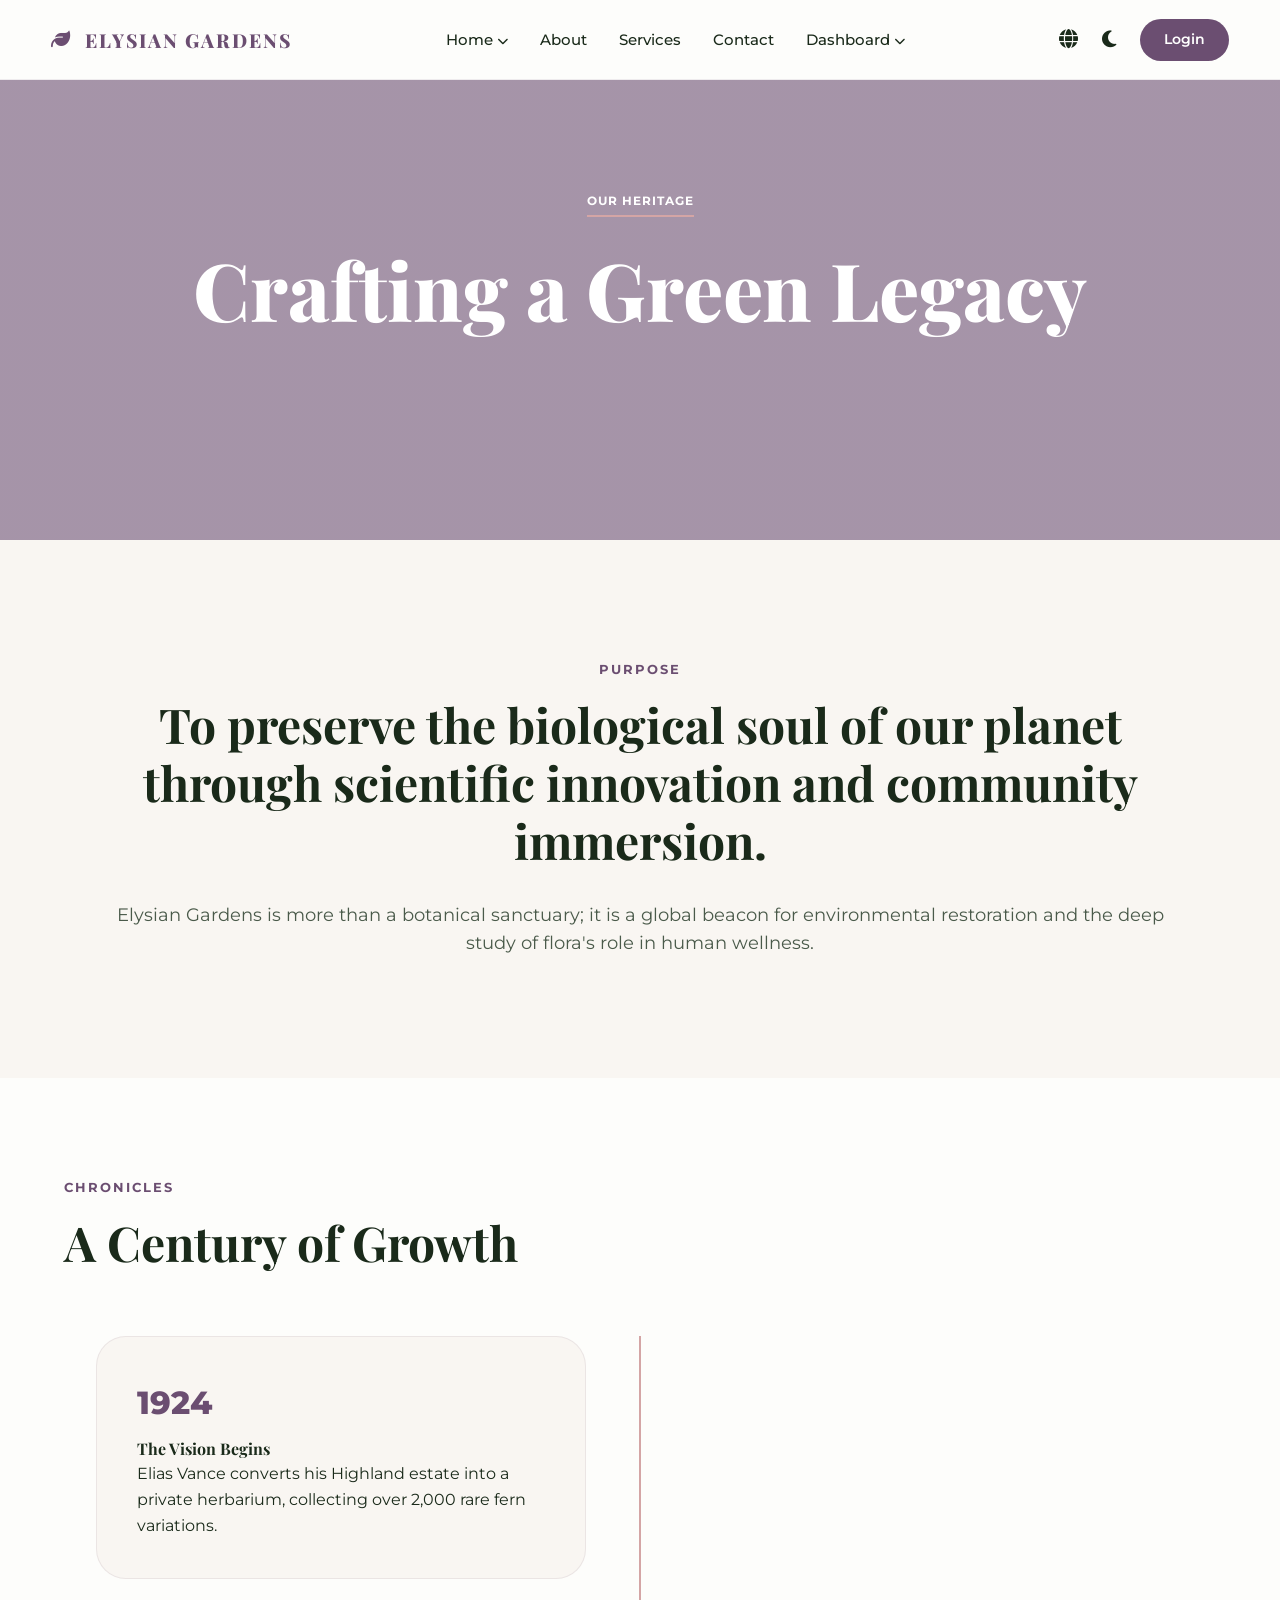
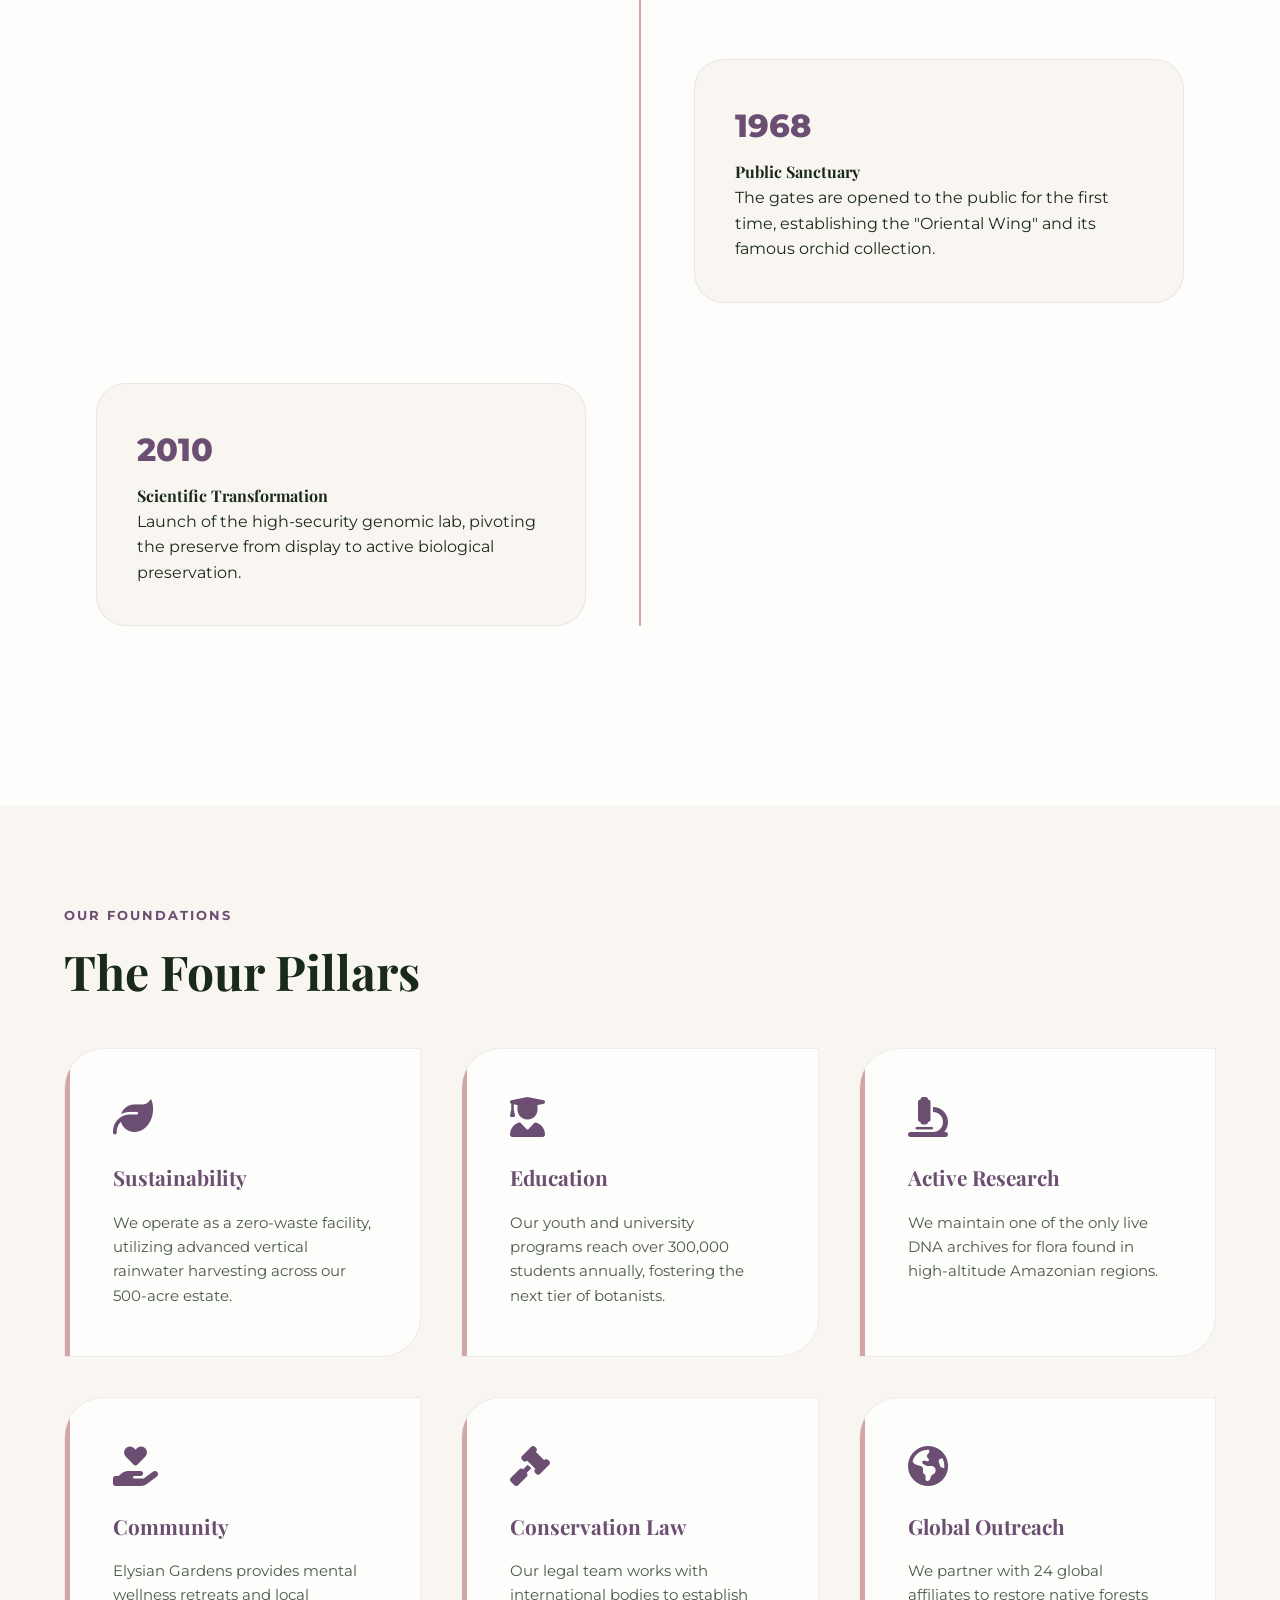
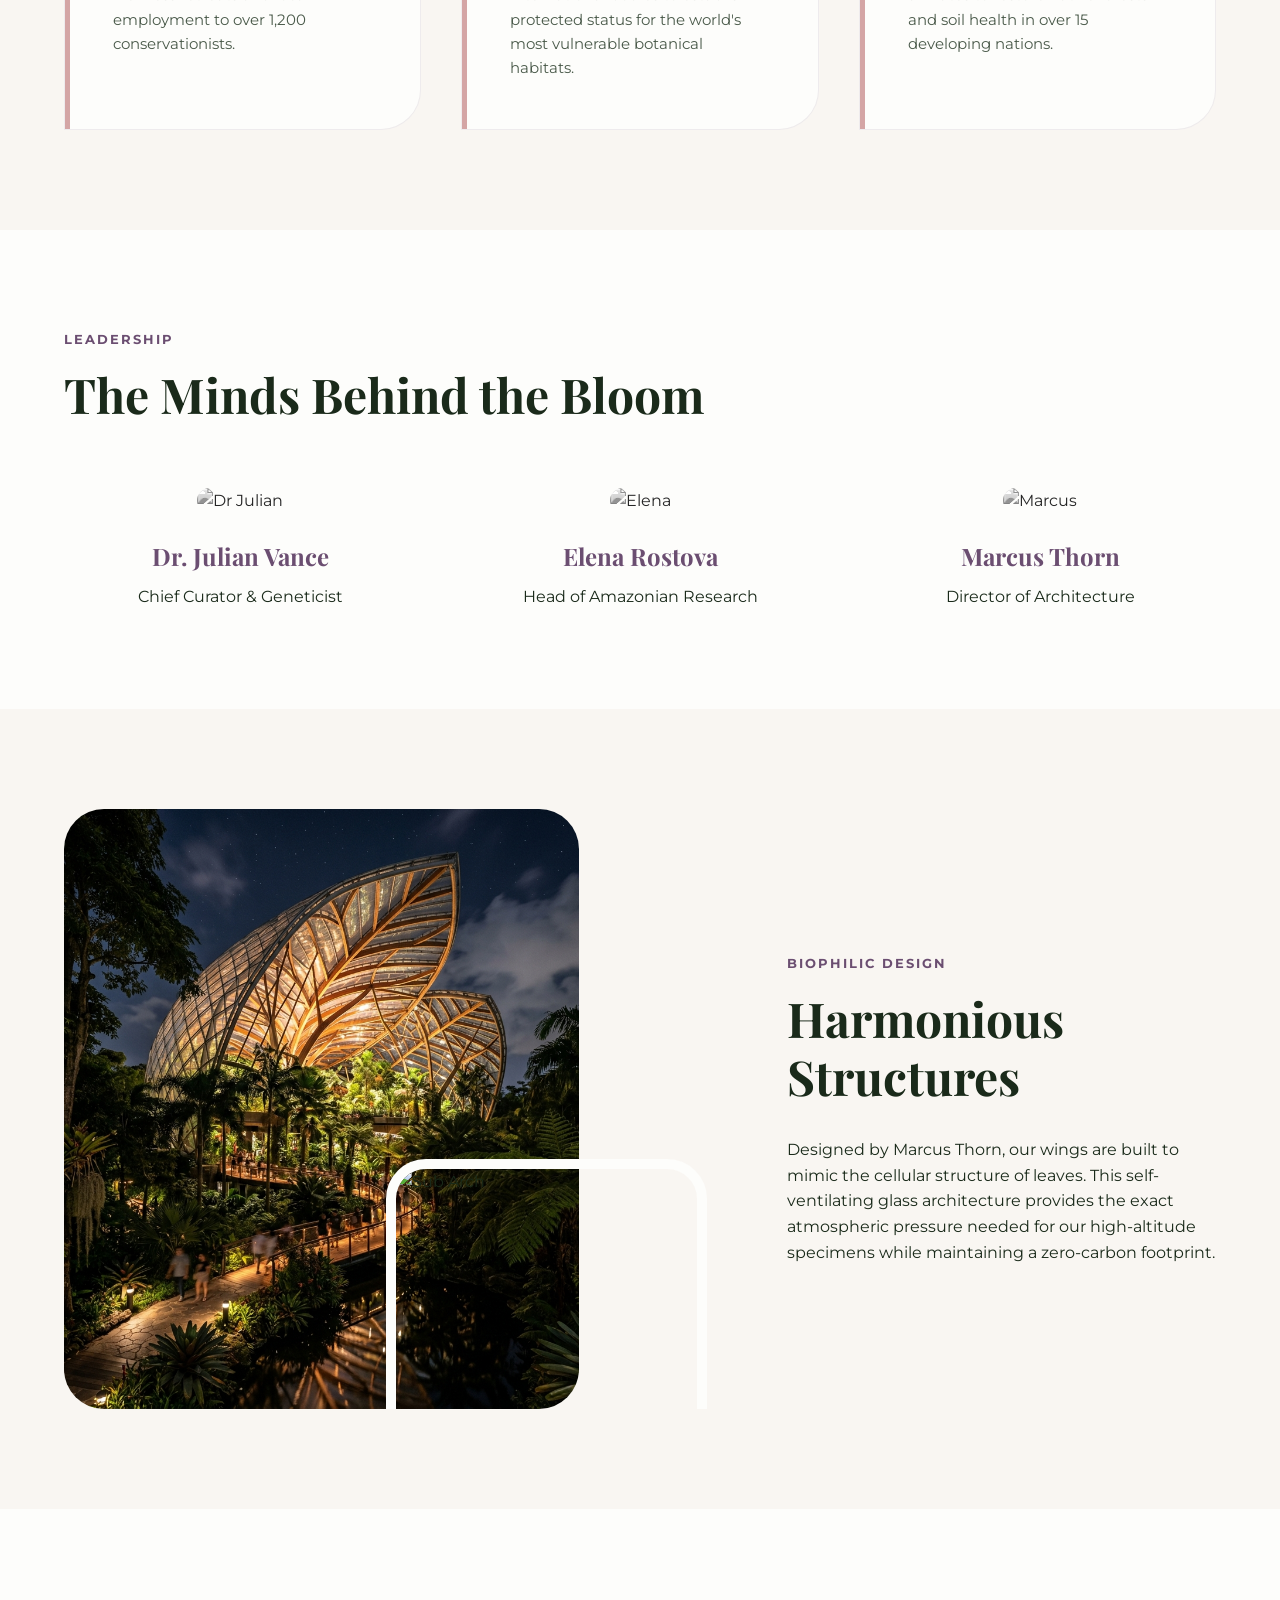
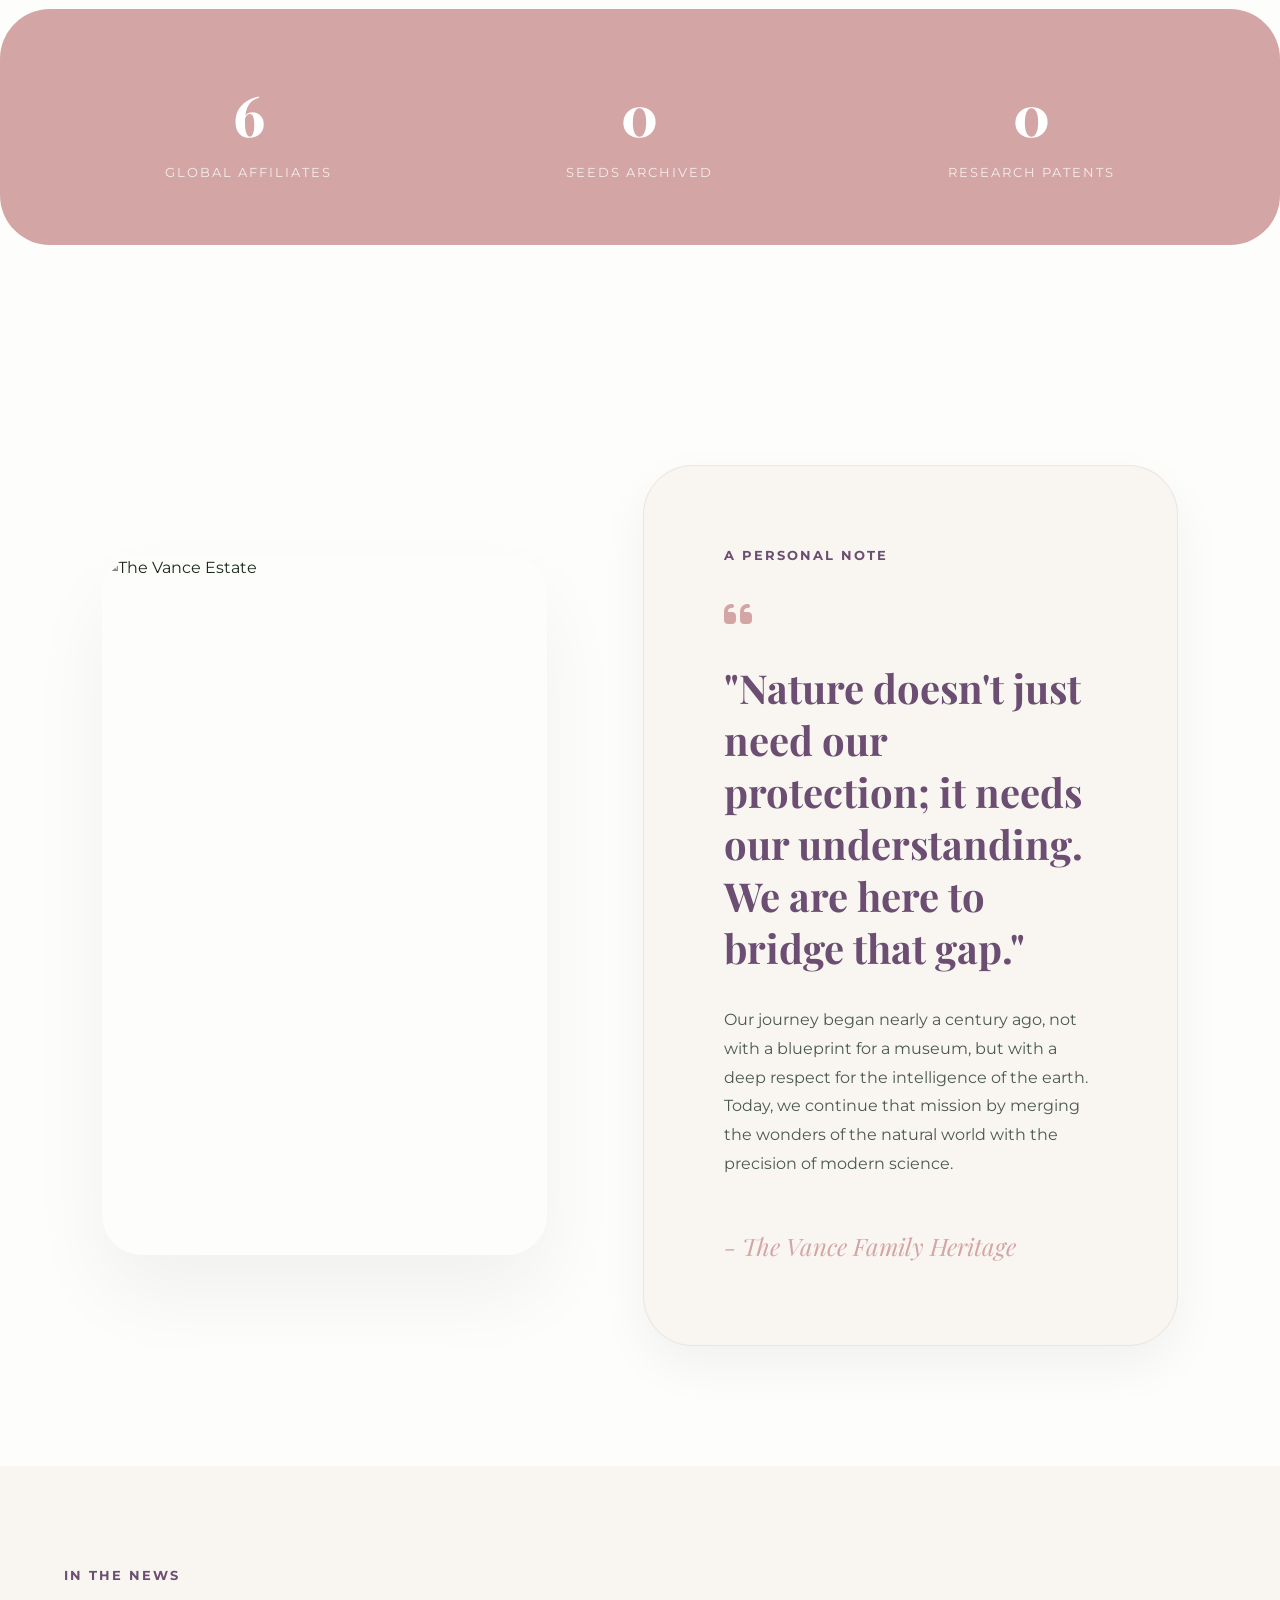
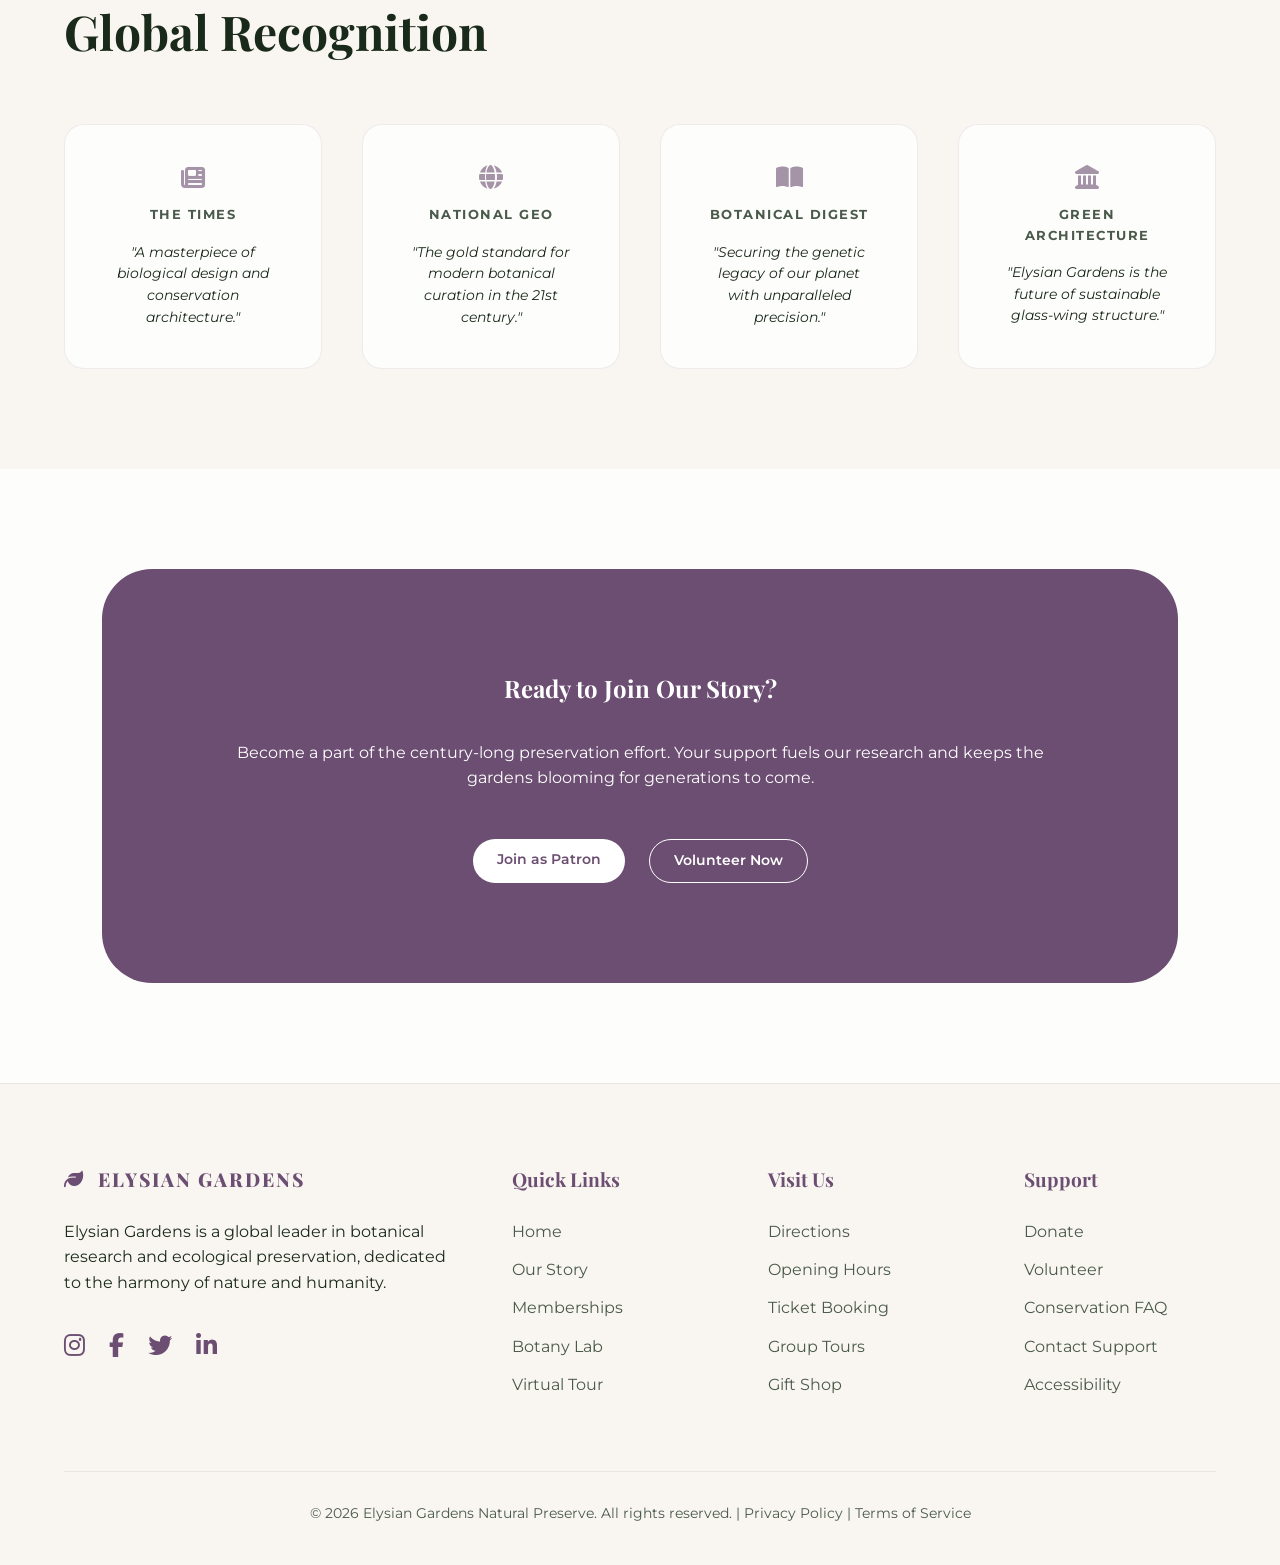
==== about.html @ c670e4ee "Initial commit of Cake Shop project" ====
<!DOCTYPE html>
<html lang="en" data-theme="light" dir="ltr">
<head>
    <meta charset="UTF-8">
    <meta name="viewport" content="width=device-width, initial-scale=1.0">
    <title>About Us | Elysian Gardens Natural Preserve</title>
    <meta name="description" content="Learn about our century-long heritage, our mission of botanical conservation, and the scientific curators behind Elysian Gardens.">
    <link rel="preconnect" href="https://fonts.googleapis.com">
    <link rel="preconnect" href="https://fonts.gstatic.com" crossorigin>
    <link href="https://fonts.googleapis.com/css2?family=Montserrat:wght@300;400;500;600;700&family=Playfair+Display:ital,wght@0,400;0,700;0,800;1,400&display=swap" rel="stylesheet">
    <link rel="stylesheet" href="https://cdnjs.cloudflare.com/ajax/libs/font-awesome/6.4.0/css/all.min.css">
    <link rel="stylesheet" href="index.css">
    <link rel="icon" type="image/svg+xml" href="favicon.svg">
</head>
<body>

    <header id="main-header">
        <div class="nav-container">
            <a href="index.html" class="logo">
                <i class="fas fa-leaf"></i> <span>ELYSIAN GARDENS</span>
            </a>

            <nav class="nav-links">
                <div class="nav-item">
                    <a href="index.html" class="nav-link">Home <i class="fas fa-chevron-down" style="font-size: 0.7rem;"></i></a>
                    <div class="dropdown">
                        <a href="index.html" class="dropdown-item">Home 1</a>
                        <a href="home2.html" class="dropdown-item">Home 2</a>
                    </div>
                </div>
                <a href="about.html" class="nav-link">About</a>
                <a href="services.html" class="nav-link">Services</a>
                <a href="contact.html" class="nav-link">Contact</a>
                <div class="nav-item">
                    <a href="#" class="nav-link">Dashboard <i class="fas fa-chevron-down" style="font-size: 0.7rem;"></i></a>
                    <div class="dropdown">
                        <a href="user-dashboard.html" class="dropdown-item">User Dashboard</a>
                        <a href="admin-dashboard.html" class="dropdown-item">Admin Dashboard</a>
                    </div>
                </div>
            </nav>

            <div class="header-utils">
                <button class="util-btn" id="lang-toggle" title="Switch RTL/LTR">
                    <i class="fas fa-globe"></i>
                </button>
                <button class="util-btn" id="theme-toggle" title="Toggle Dark/Light Mode">
                    <i class="fas fa-moon"></i>
                </button>
                <a href="login.html" class="login-btn desktop-only">Login</a>
                <button class="hamburger-btn" id="hamburger-btn" aria-label="Toggle Menu">
                    <span></span>
                    <span></span>
                    <span></span>
                </button>
            </div>
        </div>
    </header>

    <!-- Mobile Navigation Drawer -->
    <div class="mobile-menu" id="mobile-menu">
        <nav class="mobile-nav">
            <div class="mobile-nav-group">
                <button class="mobile-nav-link mobile-nav-toggle" data-target="mob-home">
                    Home <i class="fas fa-chevron-down mobile-chevron"></i>
                </button>
                <div class="mobile-sub-menu" id="mob-home">
                    <a href="index.html" class="mobile-nav-link mobile-sub-link">Home 1</a>
                    <a href="home2.html" class="mobile-nav-link mobile-sub-link">Home 2</a>
                </div>
            </div>
            <a href="about.html" class="mobile-nav-link">About</a>
            <a href="services.html" class="mobile-nav-link">Services</a>
            <a href="contact.html" class="mobile-nav-link">Contact</a>
            <div class="mobile-nav-group">
                <button class="mobile-nav-link mobile-nav-toggle" data-target="mob-dash">
                    Dashboard <i class="fas fa-chevron-down mobile-chevron"></i>
                </button>
                <div class="mobile-sub-menu" id="mob-dash">
                    <a href="user-dashboard.html" class="mobile-nav-link mobile-sub-link">User Dashboard</a>
                    <a href="admin-dashboard.html" class="mobile-nav-link mobile-sub-link">Admin Dashboard</a>
                </div>
            </div>
            <a href="login.html" class="mobile-nav-link mobile-login-link">Login</a>
        </nav>
    </div>

    <main>
        <!-- 1. Origin Hero -->
        <section class="hero-about">
            <div class="reveal">
                <span class="edu-tag" style="color: white; border-bottom: 2px solid var(--accent-secondary); display: inline-block; padding-bottom: 5px;">Our Heritage</span>
                <h1>Crafting a Green Legacy</h1>
            </div>
        </section>

        <!-- 2. Our Mission (Bold) -->
        <section style="background: var(--bg-secondary); text-align: center; padding: 120px 8%;">
            <div class="container reveal">
                <span class="section-tag">Purpose</span>
                <h2 class="section-title" style="max-width: 900px; margin-inline: auto;">To preserve the biological soul of our planet through scientific innovation and community immersion.</h2>
                <p style="max-width: 700px; margin-inline: auto; font-size: 1.1rem; color: var(--text-secondary);">Elysian Gardens is more than a botanical sanctuary; it is a global beacon for environmental restoration and the deep study of flora's role in human wellness.</p>
            </div>
        </section>

        <!-- 3. Heritage Timeline -->
        <section class="reveal">
            <div class="container">
                <span class="section-tag text-center">Chronicles</span>
                <h2 class="section-title text-center">A Century of Growth</h2>
                <div class="timeline-about">
                    <div class="timeline-year">
                        <div class="year-box">
                            <span class="year-num">1924</span>
                            <h4>The Vision Begins</h4>
                            <p>Elias Vance converts his Highland estate into a private herbarium, collecting over 2,000 rare fern variations.</p>
                        </div>
                    </div>
                    <div class="timeline-year">
                        <div class="year-box">
                            <span class="year-num">1968</span>
                            <h4>Public Sanctuary</h4>
                            <p>The gates are opened to the public for the first time, establishing the "Oriental Wing" and its famous orchid collection.</p>
                        </div>
                    </div>
                    <div class="timeline-year">
                        <div class="year-box">
                            <span class="year-num">2010</span>
                            <h4>Scientific Transformation</h4>
                            <p>Launch of the high-security genomic lab, pivoting the preserve from display to active biological preservation.</p>
                        </div>
                    </div>
                </div>
            </div>
        </section>

        <!-- 4. Ethical Pillars (Grid) -->
        <section style="background: var(--bg-secondary);">
            <div class="container">
                <span class="section-tag">Our Foundations</span>
                <h2 class="section-title">The Four Pillars</h2>
                <div class="edu-grid">
                    <div class="edu-card">
                        <i class="fas fa-leaf"></i>
                        <h4>Sustainability</h4>
                        <p>We operate as a zero-waste facility, utilizing advanced vertical rainwater harvesting across our 500-acre estate.</p>
                    </div>
                    <div class="edu-card">
                        <i class="fas fa-user-graduate"></i>
                        <h4>Education</h4>
                        <p>Our youth and university programs reach over 300,000 students annually, fostering the next tier of botanists.</p>
                    </div>
                    <div class="edu-card">
                        <i class="fas fa-microscope"></i>
                        <h4>Active Research</h4>
                        <p>We maintain one of the only live DNA archives for flora found in high-altitude Amazonian regions.</p>
                    </div>
                    <div class="edu-card">
                        <i class="fas fa-hand-holding-heart"></i>
                        <h4>Community</h4>
                        <p>Elysian Gardens provides mental wellness retreats and local employment to over 1,200 conservationists.</p>
                    </div>
                    <div class="edu-card">
                        <i class="fas fa-gavel"></i>
                        <h4>Conservation Law</h4>
                        <p>Our legal team works with international bodies to establish protected status for the world's most vulnerable botanical habitats.</p>
                    </div>
                    <div class="edu-card">
                        <i class="fas fa-globe-americas"></i>
                        <h4>Global Outreach</h4>
                        <p>We partner with 24 global affiliates to restore native forests and soil health in over 15 developing nations.</p>
                    </div>
                </div>
            </div>
        </section>

        <!-- 5. Meet the Curators -->
        <section class="reveal">
            <div class="container">
                <span class="section-tag">Leadership</span>
                <h2 class="section-title">The Minds Behind the Bloom</h2>
                <div class="curator-grid">
                    <div class="curator-card">
                        <img src="https://images.unsplash.com/photo-1472099645785-5658abf4ff4e?ixlib=rb-1.2.1&auto=format&fit=crop&w=600&q=80" alt="Dr Julian" class="curator-img">
                        <div class="curator-info">
                            <h4>Dr. Julian Vance</h4>
                            <p>Chief Curator & Geneticist</p>
                        </div>
                    </div>
                    <div class="curator-card">
                        <img src="https://images.unsplash.com/photo-1438761681033-6461ffad8d80?ixlib=rb-1.2.1&auto=format&fit=crop&w=600&q=80" alt="Elena" class="curator-img">
                        <div class="curator-info">
                            <h4>Elena Rostova</h4>
                            <p>Head of Amazonian Research</p>
                        </div>
                    </div>
                    <div class="curator-card">
                        <img src="https://images.unsplash.com/photo-1507003211169-0a1dd7228f2d?ixlib=rb-1.2.1&auto=format&fit=crop&w=600&q=80" alt="Marcus" class="curator-img">
                        <div class="curator-info">
                            <h4>Marcus Thorn</h4>
                            <p>Director of Architecture</p>
                        </div>
                    </div>
                </div>
            </div>
        </section>

        <!-- 6. Architectural Philosophy -->
        <section style="background: var(--bg-secondary);">
            <div class="container reveal arch-split">
                <div class="arch-img-frame">
                    <img src="arch-v2.png" alt="Main Arch" class="arch-img-main">
                    <img src="https://images.unsplash.com/photo-1518531933037-91b2f5f229cc?ixlib=rb-1.2.1&auto=format&fit=crop&w=800&q=80" alt="Sub Arch" class="arch-img-sub">
                </div>
                <div class="arch-content">
                    <span class="section-tag">Biophilic Design</span>
                    <h2 class="section-title">Harmonious Structures</h2>
                    <p>Designed by Marcus Thorn, our wings are built to mimic the cellular structure of leaves. This self-ventilating glass architecture provides the exact atmospheric pressure needed for our high-altitude specimens while maintaining a zero-carbon footprint.</p>
                </div>
            </div>
        </section>

        <!-- 7. Global Impact (Stats) -->
        <section class="stats" style="background: var(--accent-secondary); margin: 100px 0; border-radius: 50px;">
            <div class="stats-container reveal">
                <div class="stat-item">
                    <span class="stat-number" data-count="15">0</span>
                    <span class="stat-label">Global Affiliates</span>
                </div>
                <div class="stat-item">
                    <span class="stat-number" data-count="1200000">0</span>
                    <span class="stat-label">Seeds Archived</span>
                </div>
                <div class="stat-item">
                    <span class="stat-number" data-count="45">0</span>
                    <span class="stat-label">Research Patents</span>
                </div>
            </div>
        </section>

        <!-- 8. Founders' Vision (Redesigned) -->
        <section class="reveal vision-letter">
            <div class="vision-image">
                <img src="https://images.unsplash.com/photo-1441974231531-c6227db76b6e?ixlib=rb-1.2.1&auto=format&fit=crop&w=1200&q=80" alt="The Vance Estate">
            </div>
            <div class="letter-box">
                <span class="section-tag" style="margin-bottom: 2rem;">A Personal Note</span>
                <i class="fas fa-quote-left" style="font-size: 2rem; color: var(--accent-secondary); margin-bottom: 2rem; display: block;"></i>
                <h2 class="letter-quote">"Nature doesn't just need our protection; it needs our understanding. We are here to bridge that gap."</h2>
                <p style="color: var(--text-secondary); line-height: 1.8;">Our journey began nearly a century ago, not with a blueprint for a museum, but with a deep respect for the intelligence of the earth. Today, we continue that mission by merging the wonders of the natural world with the precision of modern science.</p>
                <span class="letter-signature">- The Vance Family Heritage</span>
            </div>
        </section>

        <!-- 9. Press Recognitions (Redesigned) -->
        <section style="background: var(--bg-secondary);">
            <div class="container text-center reveal">
                <span class="section-tag text-center" style="margin-inline: auto;">In the News</span>
                <h2 class="section-title">Global Recognition</h2>
                <div class="press-grid">
                    <div class="press-card">
                        <i class="fas fa-newspaper press-icon"></i>
                        <span class="press-name">The Times</span>
                        <p class="press-quote">"A masterpiece of biological design and conservation architecture."</p>
                    </div>
                    <div class="press-card">
                        <i class="fas fa-globe press-icon"></i>
                        <span class="press-name">National Geo</span>
                        <p class="press-quote">"The gold standard for modern botanical curation in the 21st century."</p>
                    </div>
                    <div class="press-card">
                        <i class="fas fa-book-open press-icon"></i>
                        <span class="press-name">Botanical Digest</span>
                        <p class="press-quote">"Securing the genetic legacy of our planet with unparalleled precision."</p>
                    </div>
                    <div class="press-card">
                        <i class="fas fa-landmark press-icon"></i>
                        <span class="press-name">Green Architecture</span>
                        <p class="press-quote">"Elysian Gardens is the future of sustainable glass-wing structure."</p>
                    </div>
                </div>
            </div>
        </section>

        <!-- 10. Join the Legacy (CTA) -->
        <section class="reveal" style="padding: 100px 8%; text-align: center;">
            <div class="about-cta-box" style="background: var(--accent-primary); color: white; padding: 100px; border-radius: 50px;">
                <h1>Ready to Join Our Story?</h1>
                <p style="margin: 2rem auto; max-width: 600px;">Become a part of the century-long preservation effort. Your support fuels our research and keeps the gardens blooming for generations to come.</p>
                <div style="display: flex; gap: 1.5rem; justify-content: center; margin-top: 3rem;">
                    <a href="register.html" class="login-btn" style="background: white; color: var(--accent-primary);">Join as Patron</a>
                    <a href="register.html" class="login-btn" style="background: transparent; border: 1px solid white;">Volunteer Now</a>
                </div>
            </div>
        </section>

    </main>

    <footer id="main-footer">
        <div class="footer-grid">
            <div class="footer-col reveal">
                <a href="#" class="logo" style="margin-bottom: 1.5rem;">
                    <i class="fas fa-leaf"></i> ELYSIAN GARDENS
                </a>
                <p>Elysian Gardens is a global leader in botanical research and ecological preservation, dedicated to the harmony of nature and humanity.</p>
                <div class="social-links">
                    <a href="#"><i class="fab fa-instagram"></i></a>
                    <a href="#"><i class="fab fa-facebook-f"></i></a>
                    <a href="#"><i class="fab fa-twitter"></i></a>
                    <a href="#"><i class="fab fa-linkedin-in"></i></a>
                </div>
            </div>
            <div class="footer-col reveal">
                <h3>Quick Links</h3>
                <ul>
                    <li><a href="index.html">Home</a></li>
                    <li><a href="about.html">Our Story</a></li>
                    <li><a href="#services">Memberships</a></li>
                    <li><a href="#lab">Botany Lab</a></li>
                    <li><a href="#tour">Virtual Tour</a></li>
                </ul>
            </div>
            <div class="footer-col reveal">
                <h3>Visit Us</h3>
                <ul>
                    <li><a href="#">Directions</a></li>
                    <li><a href="#">Opening Hours</a></li>
                    <li><a href="#">Ticket Booking</a></li>
                    <li><a href="#">Group Tours</a></li>
                    <li><a href="#">Gift Shop</a></li>
                </ul>
            </div>
            <div class="footer-col reveal">
                <h3>Support</h3>
                <ul>
                    <li><a href="#">Donate</a></li>
                    <li><a href="#">Volunteer</a></li>
                    <li><a href="#">Conservation FAQ</a></li>
                    <li><a href="#">Contact Support</a></li>
                    <li><a href="#">Accessibility</a></li>
                </ul>
            </div>
        </div>
        <div class="footer-bottom">
            <p>&copy; 2026 Elysian Gardens Natural Preserve. All rights reserved. | <a href="#" style="color: inherit; text-decoration: none;">Privacy Policy</a> | <a href="#" style="color: inherit; text-decoration: none;">Terms of Service</a></p>
        </div>
    </footer>

    <script src="index.js"></script>
</body>
</html>
---- index.css ----
:root {
    /* Color Palette - Light Mode */
    --bg-primary: #fdfdfb;
    --bg-secondary: #f9f6f2;
    --text-primary: #1a2a1a;
    --text-secondary: #4a5a4a;
    --accent-primary: #6b4e71; /* Luxury Purple */
    --accent-secondary: #d4a5a5; /* Soft Pink */
    --accent-green: #2d5a27;
    --accent-hover: #543b59;
    --border-color: rgba(107, 78, 113, 0.1);
    --shadow-color: rgba(0, 0, 0, 0.05);

    /* Typography */
    --font-heading: 'Playfair Display', serif;
    --font-body: 'Montserrat', sans-serif;

    /* Transitions */
    --transition: all 0.4s cubic-bezier(0.4, 0, 0.2, 1);
}

[data-theme="dark"] {
    --bg-primary: #1a161d;
    --bg-secondary: #251f29;
    --text-primary: #e6e0e9;
    --text-secondary: #b0a7b5;
    --accent-primary: #b39db1;
    --accent-secondary: #e2c2c2;
    --accent-hover: #cfb9cd;
    --border-color: rgba(179, 157, 177, 0.2);
    --shadow-color: rgba(0, 0, 0, 0.3);
}

[dir="rtl"] {
    --nav-dropdown-pos: left;
    --nav-dropdown-offset: 1rem;
}

* {
    margin: 0;
    padding: 0;
    box-sizing: border-box;
    scroll-behavior: smooth;
}

html, body {
    overflow-x: hidden !important;
    width: 100% !important;
    position: relative;
    box-sizing: border-box;
    margin: 0;
    padding: 0;
    touch-action: pan-y !important; /* Force only vertical scroll */
    overscroll-behavior-x: none !important; /* Stop horizontal rubber-banding */
}

* {
    max-width: 100% !important;
    box-sizing: border-box !important;
}

main {
    overflow-x: hidden !important;
    width: 100% !important;
}

section {
    width: 100% !important;
    overflow: hidden !important;
    position: relative;
}

body {
    background-color: var(--bg-primary);
    color: var(--text-primary);
    font-family: var(--font-body);
    line-height: 1.6;
    transition: var(--transition);
}

h1, h2, h3, h4, h5, h6 {
    font-family: var(--font-heading);
    font-weight: 700;
}

/* Header & Navigation */
header {
    position: fixed !important;
    top: 0 !important;
    left: 0 !important;
    right: 0 !important;
    width: 100% !important;
    z-index: 99999 !important;
    background: rgba(253, 253, 251, 1) !important;
    backdrop-filter: blur(10px);
    border-bottom: 1px solid var(--border-color);
    padding: 0 4%;
    height: 80px;
}

[data-theme="dark"] header {
    background: rgba(26, 22, 29, 1);
}

.nav-container {
    max-width: 1400px;
    margin: 0 auto;
    display: flex;
    justify-content: space-between;
    align-items: center;
    height: 80px;
}

.logo {
    font-family: var(--font-heading);
    font-size: 1.2rem;
    color: var(--accent-primary);
    text-decoration: none;
    font-weight: 800;
    display: flex;
    align-items: center;
    gap: 0.8rem;
    letter-spacing: 2px;
    white-space: nowrap;
}

.nav-links {
    display: flex;
    gap: 2rem;
    align-items: center;
}

.nav-item {
    position: relative;
}

.nav-link {
    text-decoration: none;
    color: var(--text-primary);
    font-weight: 500;
    font-size: 0.95rem;
    padding: 0.5rem 0;
    transition: var(--transition);
}

.nav-link:hover {
    color: var(--accent-primary);
}

/* Dropdowns */
.dropdown {
    position: absolute;
    top: 100%;
    left: 50%;
    transform: translateX(-50%) translateY(10px);
    background: var(--bg-primary);
    border: 1px solid var(--border-color);
    border-radius: 8px;
    box-shadow: 0 10px 30px var(--shadow-color);
    min-width: 180px;
    z-index: 1000;
    opacity: 0;
    visibility: hidden;
    transition: var(--transition);
    padding: 0.5rem 0;
}

.nav-item:hover .dropdown {
    opacity: 1;
    visibility: visible;
    transform: translateX(-50%) translateY(0);
}

.dropdown-item {
    display: block;
    padding: 0.75rem 1.5rem;
    color: var(--text-primary);
    text-decoration: none;
    font-size: 0.9rem;
    transition: var(--transition);
    white-space: nowrap; /* Prevent text wrap */
}

.dropdown-item:hover {
    background: var(--bg-secondary);
    color: var(--accent-primary);
}

/* Header Utilities (Right Side) */
.header-utils {
    display: flex;
    align-items: center;
    gap: 1.5rem;
}

.util-btn {
    background: none;
    border: none;
    cursor: pointer;
    color: var(--text-primary);
    font-size: 1.2rem;
    display: flex;
    align-items: center;
    justify-content: center;
    transition: var(--transition);
}

.util-btn:hover {
    color: var(--accent-primary);
    transform: scale(1.1);
}

.login-btn {
    background: var(--accent-primary);
    color: white;
    padding: 0.6rem 1.5rem;
    border-radius: 50px;
    text-decoration: none;
    font-weight: 600;
    font-size: 0.9rem;
    transition: var(--transition);
}

.login-btn:hover {
    background: var(--accent-hover);
    box-shadow: 0 4px 15px rgba(45, 90, 39, 0.3);
}

/* Section Components */
section {
    padding: 100px 5%;
    position: relative;
    overflow: hidden;
}

.section-tag {
    color: var(--accent-primary);
    text-transform: uppercase;
    letter-spacing: 2px;
    font-size: 0.8rem;
    font-weight: 700;
    margin-bottom: 1rem;
    display: block;
}

.section-title {
    font-size: 3rem;
    margin-bottom: 2rem;
    line-height: 1.2;
}

/* Animations */
.reveal {
    opacity: 0;
    transform: translateY(30px);
    transition: all 0.8s ease-out;
}

.reveal.active {
    opacity: 1;
    transform: translateY(0);
}

/* Section Specific Styles (Initial) */
.hero {
    height: 100vh;
    display: flex;
    align-items: center;
    justify-content: center;
    text-align: center;
    background: linear-gradient(rgba(0,0,0,0.3), rgba(0,0,0,0.3)), url('https://images.unsplash.com/photo-1585320806297-9794b3e4eeae?ixlib=rb-1.2.1&auto=format&fit=crop&w=1920&q=80');
    background-size: cover;
    background-position: center;
    color: white;
}

.hero h1 {
    font-size: 5rem;
    margin-bottom: 1rem;
}

.hero p {
    font-size: 1.2rem;
    max-width: 600px;
    margin: 0 auto 2rem;
}

/* Responsive */
@media (max-width: 992px) {
    .nav-links {
        display: none;
    }
    .hero h1 {
        font-size: 3rem;
    }
}

/* Vision Section */
.vision {
    background: var(--bg-secondary);
    text-align: center;
}

.vision p {
    max-width: 800px;
    margin: 0 auto;
    font-size: 1.1rem;
    color: var(--text-secondary);
}

/* Collection Grid */
.collection-grid {
    display: grid;
    grid-template-columns: repeat(auto-fit, minmax(300px, 1fr));
    gap: 2rem;
    margin-top: 3rem;
}

.collection-card {
    position: relative;
    height: 450px;
    border-radius: 12px;
    overflow: hidden;
    cursor: pointer;
}

.collection-card img {
    width: 100%;
    height: 100%;
    object-fit: cover;
    transition: var(--transition);
}

.card-overlay {
    position: absolute;
    bottom: 0;
    left: 0;
    width: 100%;
    padding: 2rem;
    background: linear-gradient(transparent, rgba(0,0,0,0.8));
    color: white;
    transform: translateY(20px);
    transition: var(--transition);
}

.collection-card:hover img {
    transform: scale(1.1);
}

.collection-card:hover .card-overlay {
    transform: translateY(0);
}

/* Stats Section */
.stats {
    background: var(--accent-primary);
    color: white;
    padding: 60px 5%;
}

.stats-container {
    display: flex;
    justify-content: space-around;
    flex-wrap: wrap;
    gap: 2rem;
}

.stat-item {
    text-align: center;
}

.stat-number {
    display: block;
    font-size: 3.5rem;
    font-family: var(--font-heading);
    font-weight: 800;
}

.stat-label {
    text-transform: uppercase;
    letter-spacing: 2px;
    font-size: 0.8rem;
    opacity: 0.8;
}

/* Seasonal Bloom */
.bloom {
    display: flex;
    align-items: center;
    justify-content: center;
    background: var(--bg-primary);
}

.floating-plant {
    display: flex;
    align-items: center;
    gap: 4rem;
    max-width: 1200px;
}

.floating-plant img {
    width: 500px;
    height: 600px;
    object-fit: cover;
    border-radius: 300px 300px 0 0;
}

/* Lab Section */
.lab-split {
    display: flex;
    align-items: center;
    gap: 4rem;
}

.lab-text { flex: 1; }
.lab-visual { flex: 1; display: flex; justify-content: flex-end; }

.circular-frame {
    width: 500px;
    height: 500px;
    border-radius: 50%;
    overflow: hidden;
    border: 15px solid var(--accent-secondary);
}

.circular-frame img {
    width: 100%;
    height: 100%;
    object-fit: cover;
}

/* Placeholder Sections for 7-15 */
.placeholder-section {
    min-height: 40vh;
    display: flex;
    align-items: center;
    justify-content: center;
    border-top: 1px solid var(--border-color);
    background: var(--bg-secondary);
}

.placeholder-section h2 {
    font-size: 2rem;
    color: var(--accent-secondary);
    opacity: 0.5;
}

/* Footer */
#main-footer {
    padding: 80px 5% 40px;
    background: var(--bg-secondary);
    border-top: 1px solid var(--border-color);
}

.footer-grid {
    display: grid;
    grid-template-columns: 2fr 1fr 1fr 1fr;
    gap: 4rem;
    max-width: 1440px;
    margin: 0 auto;
}

.footer-col h3 {
    color: var(--accent-primary);
    margin-bottom: 1.5rem;
    font-size: 1.2rem;
}

.footer-col ul {
    list-style: none;
}

.footer-col ul li {
    margin-bottom: 0.8rem;
}

.footer-col ul li a {
    text-decoration: none;
    color: var(--text-secondary);
    transition: var(--transition);
}

.footer-col ul li a:hover {
    color: var(--accent-primary);
    padding-left: 5px;
}

.social-links {
    display: flex;
    gap: 1.5rem;
    margin-top: 2rem;
}

.social-links a {
    color: var(--accent-primary);
    font-size: 1.5rem;
    transition: var(--transition);
}

.social-links a:hover {
    transform: translateY(-5px);
    color: var(--accent-secondary);
}

.footer-bottom {
    margin-top: 60px;
    padding-top: 30px;
    border-top: 1px solid var(--border-color);
    text-align: center;
    color: var(--text-secondary);
    font-size: 0.9rem;
}

/* Enhanced Cards */
.wellness-card {
    background: var(--bg-primary);
    padding: 2.5rem;
    border-radius: 20px;
    border: 1px solid var(--border-color);
    transition: var(--transition);
    text-align: center;
}

.wellness-card:hover {
    transform: translateY(-10px);
    box-shadow: 0 15px 40px var(--shadow-color);
    border-color: var(--accent-secondary);
}

.wellness-card i {
    font-size: 3rem;
    color: var(--accent-secondary);
    margin-bottom: 1.5rem;
}

/* New Testimonials (Echoes) */
.echoes {
    background: var(--bg-primary);
}

.testimonial-grid {
    display: grid;
    grid-template-columns: repeat(auto-fit, minmax(350px, 1fr));
    gap: 2.5rem;
    margin-top: 3rem;
}

.testimonial-card {
    background: var(--bg-secondary);
    padding: 3rem;
    border-radius: 25px;
    border: 1px solid var(--border-color);
    position: relative;
    transition: var(--transition);
}

.testimonial-card:hover {
    transform: scale(1.02);
    box-shadow: 0 20px 50px var(--shadow-color);
}

.testimonial-card::before {
    content: '"';
    position: absolute;
    top: 20px;
    left: 20px;
    font-size: 5rem;
    color: var(--accent-secondary);
    font-family: var(--font-heading);
    opacity: 0.3;
}

.visitor-info {
    display: flex;
    align-items: center;
    gap: 1.5rem;
    margin-top: 2rem;
}

.visitor-avatar {
    width: 60px;
    height: 60px;
    border-radius: 50%;
    object-fit: cover;
    border: 2px solid var(--accent-secondary);
}

.visitor-meta h4 {
    color: var(--accent-primary);
    margin-bottom: 0.2rem;
}

.visitor-meta span {
    font-size: 0.8rem;
    color: var(--text-secondary);
}

.rating {
    color: gold;
    font-size: 0.8rem;
    margin-bottom: 1rem;
    display: block;
}

/* Redesigned Sustainability Section */
.sustain {
    background: linear-gradient(rgba(107, 78, 113, 0.05), rgba(107, 78, 113, 0.05)), url('https://images.unsplash.com/photo-1441974231531-c6227db76b6e?ixlib=rb-1.2.1&auto=format&fit=crop&w=1920&q=80');
    background-size: cover;
    background-attachment: fixed;
    color: white;
    padding: 120px 5%;
}

.sustain-box {
    background: rgba(26, 22, 29, 0.8);
    backdrop-filter: blur(15px);
    max-width: 800px;
    margin-left: auto;
    padding: 4rem;
    border-radius: 40px;
    border: 1px solid rgba(255,255,255,0.1);
}

.sustain-features {
    display: grid;
    grid-template-columns: repeat(auto-fit, minmax(200px, 1fr));
    gap: 2rem;
    margin-top: 2.5rem;
}

.sustain-item i {
    color: var(--accent-secondary);
    font-size: 1.5rem;
    margin-bottom: 1rem;
}
/* New Home 2 Specific Section Styles */

/* Canopy Walk (Asymmetrical Grid) */
.canopy {
    padding: 120px 8%;
    display: grid;
    grid-template-columns: 1fr 1fr;
    gap: 4rem;
    align-items: center;
}

.canopy-visuals {
    display: grid;
    grid-template-columns: repeat(2, 1fr);
    grid-template-rows: repeat(2, 300px);
    gap: 1.5rem;
}

.canopy-img-1 { grid-row: span 2; border-radius: 40px; }
.canopy-img-2 { border-radius: 40px; }
.canopy-img-3 { border-radius: 40px; }

.canopy img { width: 100%; height: 100%; object-fit: cover; }

/* Bio-Scent Cards (Glass) */
.scent-grid {
    display: grid;
    grid-template-columns: repeat(auto-fit, minmax(320px, 1fr));
    gap: 2.5rem;
    margin-top: 4rem;
}

.scent-card {
    background: rgba(255, 255, 255, 0.03);
    backdrop-filter: blur(10px);
    border: 1px solid var(--border-color);
    padding: 3rem;
    border-radius: 30px;
    text-align: left;
    transition: var(--transition);
}

.scent-card:hover {
    background: var(--bg-secondary);
    border-color: var(--accent-secondary);
    transform: translateY(-5px);
}

.scent-card span {
    font-size: 0.7rem;
    color: var(--accent-secondary);
    text-transform: uppercase;
    letter-spacing: 2px;
}

/* Redesigned Bloom Forecast Table */
.forecast-container {
    max-width: 1200px;
    margin: 4rem auto 0;
    background: var(--bg-primary);
    border: 1px solid var(--border-color);
    border-radius: 30px;
    overflow: hidden;
}

.forecast-header {
    display: grid;
    grid-template-columns: 180px 1fr 150px 180px;
    background: var(--accent-primary);
    color: white;
    padding: 1.5rem 2rem;
    font-size: 0.8rem;
    font-weight: 700;
    text-transform: uppercase;
    letter-spacing: 2px;
}

.forecast-row {
    display: grid;
    grid-template-columns: 180px 1fr 150px 180px;
    padding: 2rem;
    border-bottom: 1px solid var(--border-color);
    align-items: center;
    transition: var(--transition);
}

.forecast-row:last-child {
    border-bottom: none;
}

.forecast-row:hover {
    background: rgba(107, 78, 113, 0.05);
}

.forecast-cell {
    font-size: 1.1rem;
}

.forecast-month {
    font-weight: 700;
    color: var(--accent-primary);
}

.forecast-name {
    font-family: var(--font-heading);
    font-weight: 700;
}

.forecast-data {
    font-size: 0.9rem;
    color: var(--text-secondary);
}

.status-badge {
    padding: 0.5rem 1.2rem;
    border-radius: 50px;
    font-size: 0.75rem;
    font-weight: 800;
    text-align: center;
    width: fit-content;
    white-space: nowrap;
}

@media (max-width: 992px) {
    .canopy { grid-template-columns: 1fr; }
    .canopy-visuals { grid-template-rows: repeat(2, 200px); }
}

/* Redesigned Global Recognition (6-card grid) */
.awards {
    padding: 100px 5%;
    background: var(--bg-primary);
}

.awards-grid {
    display: grid;
    grid-template-columns: repeat(3, 1fr);
    gap: 2.5rem;
    max-width: 1200px;
    margin: 3rem auto 0;
}

.award-box {
    text-align: center;
    transition: var(--transition);
    cursor: help;
    padding: 3rem 2rem;
    border-radius: 25px;
    background: var(--bg-secondary);
    border: 1px solid var(--border-color);
    display: flex;
    flex-direction: column;
    align-items: center;
    gap: 1rem;
}

.award-box i {
    font-size: 3rem;
    color: var(--text-secondary);
    transition: var(--transition);
}

/* ----- HOME 2 SPECIFIC STYLES ----- */

/* Redesigned Split Hero (v2) */
.hero-v2 {
    height: 100vh;
    display: flex;
    align-items: center;
    background: var(--bg-primary);
    position: relative;
    padding: 0 8%; /* Balanced padding on both sides */
    overflow: hidden;
    gap: 4rem;
}

.hero-v2-social {
    display: none;
}

.hero-v2-content {
    flex: 1.2;
    padding-right: 5%;
    z-index: 5;
}

.hero-v2-image {
    flex: 1;
    display: flex;
    justify-content: center;
    align-items: center;
}

.hero-v2-image img {
    width: 100%;
    max-width: 650px;
    aspect-ratio: 1 / 1; /* Force square shape */
    object-fit: cover;
    border-radius: 30px;
    box-shadow: 0 30px 80px var(--shadow-color);
    transition: var(--transition);
}

.hero-v2-image img:hover {
    transform: scale(1.05);
}

.hero-v2-image:hover {
    transform: scale(1.02);
}

.hero-v2 h1 {
    font-size: 6rem;
    color: var(--accent-primary);
    line-height: 0.9;
    margin: 1.5rem 0;
    font-weight: 800;
}

.hero-v2 h1 span {
    color: var(--accent-secondary);
}

.scroll-hint {
    position: absolute;
    bottom: 40px;
    left: 50%;
    transform: translateX(-50%);
    display: flex;
    flex-direction: column;
    align-items: center;
    gap: 0.5rem;
    color: var(--text-secondary);
    font-size: 0.8rem;
    text-transform: uppercase;
    letter-spacing: 2px;
}

.scroll-line {
    width: 1px;
    height: 50px;
    background: var(--accent-secondary);
    animation: scrollLine 2s infinite ease-in-out;
}

@keyframes scrollLine {
    0% { transform: scaleY(0); transform-origin: top; }
    50% { transform: scaleY(1); transform-origin: top; }
    51% { transform: scaleY(1); transform-origin: bottom; }
    100% { transform: scaleY(0); transform-origin: bottom; }
}

/* Zig-Zag Section Layouts */
.section-v2 {
    padding: 120px 8%;
    display: flex;
    align-items: center;
    gap: 6rem;
}

.section-v2.reverse {
    flex-direction: row-reverse;
}

.content-v2 {
    flex: 1;
}

.image-v2 {
    flex: 1.2;
    position: relative;
}

.image-v2 img {
    width: 100%;
    height: 700px;
    object-fit: cover;
    border-radius: 40px;
}

.floating-card-v2 {
    position: absolute;
    bottom: -40px;
    right: -40px;
    background: var(--bg-primary);
    padding: 2.5rem;
    border-radius: 30px;
    border: 1px solid var(--border-color);
    box-shadow: 0 30px 60px var(--shadow-color);
    max-width: 350px;
}

/* Home 2 Carousel/Slider Section (Horizontal Grid) */
.carousel-v2 {
    padding: 100px 8%;
    overflow: hidden;
}

.carousel-grid-v2 {
    display: flex;
    gap: 3rem;
    margin-top: 4rem;
}

.carousel-item-v2 {
    min-width: 400px;
    height: 550px;
    background: var(--bg-secondary);
    border-radius: 30px;
    padding: 3rem;
    display: flex;
    flex-direction: column;
    justify-content: flex-end;
}

/* Home 2 Counter (Vertical) */
.counter-alt-v2 {
    display: grid;
    grid-template-columns: repeat(4, 1fr);
    gap: 2rem;
    padding: 100px 8%;
    background: var(--bg-primary);
}

.counter-item-v2 {
    border-left: 3px solid var(--accent-secondary);
    padding-left: 2rem;
}

.counter-item-v2 span {
    display: block;
    font-size: 3.5rem;
    font-weight: 800;
    color: var(--accent-primary);
}

/* Swipe and Slide Reveal Animations */
.reveal-left {
    opacity: 0;
    transform: translateX(-100px);
    transition: all 1s cubic-bezier(0.19, 1, 0.22, 1);
}

.reveal-right {
    opacity: 0;
    transform: translateX(100px);
    transition: all 1s cubic-bezier(0.19, 1, 0.22, 1);
}

.reveal-left.active, .reveal-right.active {
    opacity: 1;
    transform: translateX(0);
}

@media (max-width: 1200px) {
    .section-v2, .section-v2.reverse {
        flex-direction: column;
        text-align: center;
    }
    .hero-v2-image { display: none; }
}

.award-box h4 {
    font-family: var(--font-heading);
    color: var(--accent-primary);
    font-size: 1.1rem;
    margin-top: 0.5rem;
}

.award-box p {
    font-size: 0.85rem;
    color: var(--text-secondary);
    line-height: 1.4;
}

.award-box:hover {
    background: var(--bg-primary);
    border-color: var(--accent-secondary);
    transform: translateY(-10px);
    box-shadow: 0 15px 40px var(--shadow-color);
}

.award-box:hover i {
    color: var(--accent-primary);
    transform: scale(1.1);
}

@media (max-width: 992px) {
    .awards-grid {
        grid-template-columns: repeat(2, 1fr);
    }
}

/* Redesigned Education Section */
.education {
    padding: 100px 5%;
    background: var(--bg-secondary);
}

.edu-grid {
    display: grid;
    grid-template-columns: repeat(auto-fit, minmax(280px, 1fr));
    gap: 2.5rem;
    margin-top: 3rem;
}

.edu-card {
    background: var(--bg-primary);
    padding: 3rem;
    border-radius: 40px 0 40px 0;
    border: 1px solid var(--border-color);
    transition: var(--transition);
    position: relative;
    overflow: hidden;
}

.edu-card::before {
    content: '';
    position: absolute;
    top: 0;
    left: 0;
    width: 5px;
    height: 100%;
    background: var(--accent-secondary);
    transition: var(--transition);
}

.edu-card:hover {
    transform: translateY(-10px);
    border-color: var(--accent-primary);
    box-shadow: 0 15px 35px var(--shadow-color);
}

.edu-card:hover::before {
    width: 10px;
    background: var(--accent-primary);
}

.edu-card i {
    font-size: 2.5rem;
    color: var(--accent-primary);
    margin-bottom: 1.5rem;
    display: block;
}

.edu-card h4 {
    color: var(--accent-primary);
    margin-bottom: 1rem;
    font-size: 1.3rem;
}

.edu-card p {
    font-size: 0.95rem;
    color: var(--text-secondary);
}

.edu-tag {
    font-size: 0.75rem;
    text-transform: uppercase;
    letter-spacing: 1px;
    color: var(--accent-secondary);
    font-weight: 700;
    margin-bottom: 0.5rem;
    display: block;
}

/* ----- ABOUT PAGE SPECIFIC STYLES ----- */

/* About Hero */
.hero-about {
    height: 60vh;
    display: flex;
    align-items: center;
    justify-content: center;
    text-align: center;
    background: linear-gradient(rgba(107, 78, 113, 0.6), rgba(107, 78, 113, 0.6)), url('https://images.unsplash.com/photo-1466692476868-aef1dfb1e735?ixlib=rb-1.2.1&auto=format&fit=crop&w=1920&q=80');
    background-size: cover;
    background-position: center;
    color: white;
}

.hero-about h1 {
    font-size: 5rem;
    font-weight: 800;
}

/* Timeline v3 (About Heritage) */
.timeline-about {
    position: relative;
    max-width: 1000px;
    margin: 4rem auto;
    padding: 0 2rem;
}

.timeline-about::before {
    content: '';
    position: absolute;
    left: 50%;
    width: 2px;
    height: 100%;
    background: var(--accent-secondary);
    transform: translateX(-50%);
}

.timeline-year {
    display: flex;
    justify-content: space-between;
    align-items: center;
    width: 100%;
    margin-bottom: 5rem;
}

.timeline-year:nth-child(even) {
    flex-direction: row-reverse;
}

.year-box {
    width: 45%;
    background: var(--bg-secondary);
    padding: 2.5rem;
    border-radius: 30px;
    border: 1px solid var(--border-color);
    position: relative;
}

.year-num {
    font-size: 2rem;
    font-weight: 800;
    color: var(--accent-primary);
    margin-bottom: 0.5rem;
    display: block;
}

/* Curator Cards */
.curator-grid {
    display: grid;
    grid-template-columns: repeat(auto-fit, minmax(300px, 1fr));
    gap: 3rem;
    margin-top: 4rem;
}

.curator-card {
    text-align: center;
    transition: var(--transition);
}

.curator-img {
    width: 100%;
    height: 450px;
    object-fit: cover;
    border-radius: 40px;
    margin-bottom: 1.5rem;
    filter: grayscale(100%);
    transition: var(--transition);
}

.curator-card:hover .curator-img {
    filter: grayscale(0%);
    transform: scale(1.02);
}

.curator-info h4 {
    font-size: 1.5rem;
    color: var(--accent-primary);
    margin-bottom: 0.5rem;
}

/* Architecture Spotlight (Mobile Overflow Fix) */
.arch-split {
    display: grid;
    grid-template-columns: 1.2fr 0.8fr;
    gap: 5rem;
    align-items: center;
    overflow: hidden;
}

.arch-img-frame {
    position: relative;
    height: 600px;
}

.arch-img-main {
    width: 80%;
    height: 100%;
    object-fit: cover;
    border-radius: 40px;
}

.arch-img-sub {
    position: absolute;
    bottom: -50px;
    right: 0;
    width: 50%;
    height: 300px;
    object-fit: cover;
    border-radius: 40px;
    border: 10px solid var(--bg-primary);
}

@media (max-width: 992px) {
    .timeline-about::before { left: 20px; }
    .timeline-year, .timeline-year:nth-child(even) { flex-direction: column; align-items: flex-start; }
    .year-box { width: 100%; padding-left: 60px; margin-bottom: 3rem; box-sizing: border-box; }
    .arch-split { grid-template-columns: 1fr; gap: 3rem; }
    .arch-img-main, .arch-img-sub { width: 100%; position: static; height: 300px; border-radius: 20px; }
    .arch-img-frame { height: auto; display: flex; flex-direction: column; gap: 1rem; }
    .hero-about h1, .hero-v2 h1 { font-size: 3.5rem !important; }
}

/* Redesigned Press Section */
.press-grid {
    display: grid;
    grid-template-columns: repeat(4, 1fr);
    gap: 2.5rem;
    margin-top: 4rem;
}

.press-card {
    background: var(--bg-primary);
    padding: 2.5rem;
    border-radius: 20px;
    border: 1px solid var(--border-color);
    text-align: center;
    transition: var(--transition);
    cursor: default;
}

.press-card:hover {
    border-color: var(--accent-secondary);
    transform: translateY(-5px);
    box-shadow: 0 15px 35px var(--shadow-color);
}

.press-icon {
    font-size: 1.5rem;
    color: var(--accent-primary);
    margin-bottom: 1rem;
    opacity: 0.6;
    transition: var(--transition);
}

.press-card:hover .press-icon {
    opacity: 1;
    transform: scale(1.1);
}

.press-name {
    font-weight: 700;
    text-transform: uppercase;
    letter-spacing: 1.5px;
    font-size: 0.8rem;
    margin-bottom: 1rem;
    display: block;
    color: var(--text-secondary);
}

.press-quote {
    font-size: 0.9rem;
    font-style: italic;
    color: var(--text-primary);
    line-height: 1.5;
}

@media (max-width: 992px) {
    .press-grid {
        grid-template-columns: repeat(2, 1fr);
    }
}

@media (max-width: 600px) {
    .press-grid {
        grid-template-columns: 1fr;
    }
}

/* Founders' Vision Redesign (Letter Style) */
.vision-letter {
    display: grid;
    grid-template-columns: 1fr 1.2fr;
    gap: 6rem;
    align-items: center;
    padding: 120px 8%;
}

.vision-image {
    height: 700px;
    border-radius: 40px;
    overflow: hidden;
    box-shadow: 0 40px 80px var(--shadow-color);
}

.vision-image img {
    width: 100%;
    height: 100%;
    object-fit: cover;
}

.letter-box {
    background: var(--bg-secondary);
    padding: 5rem;
    border-radius: 50px;
    border: 1px solid var(--border-color);
    position: relative;
    box-shadow: 0 20px 50px var(--shadow-color);
}

.letter-quote {
    font-size: 2.5rem;
    font-family: var(--font-heading);
    color: var(--accent-primary);
    line-height: 1.3;
    margin-bottom: 2rem;
}

.letter-signature {
    font-family: 'Playfair Display', serif;
    font-style: italic;
    font-size: 1.5rem;
    color: var(--accent-secondary);
    margin-top: 3rem;
    display: block;
}

@media (max-width: 992px) {
    .vision-letter {
        grid-template-columns: 1fr;
        text-align: center;
    }
    .vision-image { height: 400px; }
    .letter-box { padding: 3rem; }
}

/* ----- SERVICES PAGE SPECIFIC STYLES ----- */

/* Service Categories */
.service-cat-grid {
    display: grid;
    grid-template-columns: repeat(auto-fit, minmax(250px, 1fr));
    gap: 2rem;
    margin-top: 4rem;
}

.service-cat-card {
    background: var(--bg-primary);
    padding: 3rem 2rem;
    border-radius: 30px;
    border: 1px solid var(--border-color);
    text-align: center;
    transition: var(--transition);
}

.service-cat-card i {
    font-size: 2.5rem;
    color: var(--accent-primary);
    margin-bottom: 1.5rem;
}

.service-cat-card:hover {
    background: var(--accent-primary);
    color: white;
    transform: translateY(-10px);
}

.service-cat-card:hover i {
    color: white;
}

/* Pricing/Patron Tiers */
.pricing-grid {
    display: grid;
    grid-template-columns: repeat(auto-fit, minmax(320px, 1fr));
    gap: 3rem;
    margin-top: 4rem;
}

.pricing-card {
    background: var(--bg-primary);
    padding: 4rem 3rem;
    border-radius: 40px;
    border: 1px solid var(--border-color);
    text-align: center;
    position: relative;
    overflow: hidden;
    transition: var(--transition);
}

.pricing-card.popular {
    border-color: var(--accent-secondary);
    box-shadow: 0 20px 50px var(--shadow-color);
}

.popular-tag {
    position: absolute;
    top: 20px;
    right: -30px;
    background: var(--accent-secondary);
    color: white;
    padding: 5px 40px;
    transform: rotate(45deg);
    font-size: 0.7rem;
    font-weight: 700;
}

.price {
    font-size: 3.5rem;
    font-weight: 800;
    color: var(--accent-primary);
    margin: 1.5rem 0;
}

.price span {
    font-size: 1rem;
    color: var(--text-secondary);
}

.pricing-features {
    list-style: none;
    margin: 2rem 0;
    padding: 0;
}

.pricing-features li {
    padding: 0.8rem 0;
    border-bottom: 1px solid var(--border-color);
    font-size: 0.95rem;
}

/* Service Detail Splits */
.service-split {
    display: flex;
    align-items: center;
    gap: 6rem;
    padding: 100px 8%;
}

.service-split.reverse { flex-direction: row-reverse; }

.service-split-img {
    flex: 1;
    height: 600px;
    border-radius: 40px;
    overflow: hidden;
}

.service-split-img img {
    width: 100%;
    height: 100%;
    object-fit: cover;
}

.service-split-content { flex: 1; }

@media (max-width: 992px) {
    .service-split, .service-split.reverse { flex-direction: column; text-align: center; gap: 3rem; }
    .price { font-size: 2.5rem; }
}

/* Fix Button Spacing in Service Sections */
.service-split-content .login-btn,
.container .login-btn,
.letter-box .login-btn {
    display: inline-block !important;
    margin-top: 4rem !important;
}

.pricing-card .login-btn {
    margin-top: 2rem !important; /* Balanced for pricing cards */
}

/* Redesigned Services Sections */
.consult-grid {
    display: grid;
    grid-template-columns: repeat(3, 1fr);
    gap: 3rem;
    margin-top: 4rem;
    text-align: left;
}

.consult-item i {
    font-size: 2rem;
    color: var(--accent-secondary);
    margin-bottom: 1.5rem;
}

.consult-item h4 {
    color: var(--accent-primary);
    margin-bottom: 1rem;
    font-size: 1.3rem;
}

.event-premium-list {
    list-style: none;
    margin: 2rem 0;
    padding: 0;
}

.event-premium-list li {
    padding: 0.8rem 0;
    border-bottom: 1px solid rgba(255, 255, 255, 0.2);
    font-size: 1rem;
    display: flex;
    align-items: center;
    gap: 1rem;
}

.event-premium-list li i {
    color: var(--accent-secondary);
    font-size: 0.8rem;
}

@media (max-width: 992px) {
    .consult-grid { grid-template-columns: 1fr; }
}

/* ----- CONTACT PAGE SPECIFIC STYLES ----- */

/* Contact Pillars */
.contact-pillar-grid {
    display: grid;
    grid-template-columns: repeat(auto-fit, minmax(320px, 1fr));
    gap: 2.5rem;
    margin-top: 4rem;
}

.contact-pillar {
    background: var(--bg-primary);
    padding: 3.5rem;
    border-radius: 30px;
    border: 1px solid var(--border-color);
    text-align: left;
    transition: var(--transition);
    display: flex;
    flex-direction: column;
}

.contact-pillar a {
    margin-top: auto;
    padding-top: 1.5rem;
}

.contact-pillar:hover {
    border-color: var(--accent-secondary);
    transform: translateY(-5px);
}

.contact-pillar i {
    font-size: 2.2rem;
    color: var(--accent-secondary);
    margin-bottom: 2rem;
}

.contact-pillar h4 {
    font-size: 1.5rem;
    color: var(--accent-primary);
    margin-bottom: 1.2rem;
}

/* Concierge Form */
.contact-form-container {
    background: var(--bg-secondary);
    padding: 6rem;
    border-radius: 60px;
    max-width: 1100px;
    margin: 4rem auto;
    border: 1px solid var(--border-color);
}

.form-grid {
    display: grid;
    grid-template-columns: 1fr 1fr;
    gap: 2.5rem;
}

.form-group {
    display: flex;
    flex-direction: column;
    gap: 1rem;
    text-align: left;
}

.form-group label {
    font-weight: 700;
    font-size: 0.85rem;
    text-transform: uppercase;
    letter-spacing: 1.5px;
    color: var(--accent-primary);
}

.form-group input, .form-group textarea, .form-group select {
    padding: 1.3rem;
    border-radius: 18px;
    border: 1px solid var(--border-color);
    background: var(--bg-primary);
    color: var(--text-primary);
    font-family: inherit;
    transition: var(--transition);
}

.form-group input:focus, .form-group textarea:focus {
    border-color: var(--accent-secondary);
    outline: none;
    box-shadow: 0 0 20px var(--shadow-color);
}

.contact-full { grid-column: span 2; }

/* Metrics / Status */
.status-bar {
    display: flex;
    justify-content: center;
    gap: 5rem;
    margin-top: 4rem;
}

.status-item {
    text-align: center;
    font-size: 0.9rem;
    color: var(--text-secondary);
}

.status-circle {
    width: 12px;
    height: 12px;
    border-radius: 50%;
    display: inline-block;
    margin-right: 10px;
    background: #4CAF50;
    box-shadow: 0 0 10px rgba(76, 175, 80, 0.5);
}

@media (max-width: 600px) {
    .container { padding: 0 4% !important; width: 100% !important; overflow: hidden; }
    #main-header { height: 65px; padding: 0 5%; }
    .logo { font-size: 0.8rem !important; letter-spacing: 0.5px; white-space: nowrap; gap: 0.6rem; }
    .logo span { font-weight: 700; }
    .header-utils { gap: 1rem !important; }
    .util-btn { font-size: 1rem; padding: 4px; }
    .login-btn { padding: 0.5rem 1rem !important; font-size: 0.8rem !important; }

    .hero h1 { font-size: 2.2rem !important; line-height: 1.2; }
    .hero-btns { flex-direction: column; width: 100%; gap: 1rem; }
    .hero-btns .login-btn { width: 100% !important; text-align: center; margin: 0 !important; }

    /* Force one by one layout for all major grids */
    .awards-grid, 
    .footer-grid, 
    .press-grid, 
    .form-grid, 
    .collection-grid, 
    .testimonial-grid, 
    .edu-grid, 
    .scent-grid, 
    .service-cat-grid, 
    .pricing-grid, 
    .contact-pillar-grid,
    .counter-alt-v2 { 
        grid-template-columns: 1fr !important; 
        gap: 1.5rem !important; 
    }

    /* Stack buttons and input groups one by one */
    .hero-btns, 
    .hero-v2-content div,
    .newsletter div,
    .newsletter form {
        flex-direction: column !important;
        align-items: stretch !important;
        width: 100% !important;
        max-width: 100% !important;
        gap: 1rem !important;
    }

    .hero-btns .login-btn,
    .hero-v2-content .login-btn,
    .newsletter input,
    .newsletter button {
        width: 100% !important;
        margin: 0 !important;
    }

    .stats-container {
        flex-direction: column !important;
        align-items: center !important;
        text-align: center !important;
    }

    .footer-col {
        text-align: center !important;
        align-items: center !important;
        display: flex !important;
        flex-direction: column !important;
    }

    .form-grid > * {
        grid-column: span 1 !important;
    }

    .section-title { font-size: 1.8rem !important; }
    section { padding: 60px 4% !important; }
    .hero-about { height: auto !important; padding: 100px 5% !important; }
    .hero-about h1 { font-size: 2.2rem !important; line-height: 1.2 !important; }

    /* Fix Home 2 Responsiveness */
    .hero-v2 { flex-direction: column !important; height: auto !important; padding: 120px 5% 60px !important; text-align: center; gap: 3rem !important; }
    .hero-v2-content { padding: 0 !important; order: 2 !important; }
    .hero-v2-image { order: 1 !important; width: 100% !important; }
    .hero-v2 h1 { font-size: 2.5rem !important; line-height: 1.1 !important; margin: 1rem 0 !important; }
    .hero-v2 p { margin-inline: auto !important; }
    
    .section-v2 { flex-direction: column !important; padding: 60px 5% !important; gap: 3rem !important; text-align: center; }
    .section-v2.reverse { flex-direction: column !important; }
    .image-v2 img { height: 350px !important; border-radius: 30px !important; }
    .floating-card-v2 { position: static !important; margin: -30px 10px 0 !important; width: auto !important; padding: 1.5rem !important; border-radius: 20px !important; }

    .carousel-grid-v2 { gap: 1.5rem !important; }
    .carousel-item-v2 { min-width: 280px !important; height: 450px !important; padding: 1.5rem !important; }
    .carousel-item-v2 h3 { font-size: 1.3rem !important; }

    .canopy { padding: 60px 5% !important; }
    .canopy-visuals { height: 400px !important; }
    .canopy-img-1 img { width: 100% !important; height: 350px !important; }
    .canopy-img-2, .canopy-img-3 { display: none; } /* Hide sub-images on very small screens to avoid clutter */

    /* Fix contact page responsiveness */
    .contact-form-container { padding: 3rem 1.5rem !important; border-radius: 40px !important; margin: 2rem auto !important; }
    .contact-pillar { padding: 2.5rem 1.5rem !important; border-radius: 20px !important; text-align: center; }
    .contact-pillar i { font-size: 1.8rem !important; margin-bottom: 1.5rem !important; }
    .status-bar { flex-direction: column !important; gap: 1.5rem !important; margin-top: 2rem !important; align-items: center; }
    .status-item { font-size: 0.9rem !important; }

    /* Fix service split stacking */
    .service-split { 
        flex-direction: column !important; 
        padding: 60px 5% !important; 
        gap: 3rem !important; 
        text-align: center;
    }
    .service-split.reverse { flex-direction: column !important; }
    .service-split-img { 
        width: 100% !important; 
        height: 300px !important; 
        order: 1 !important; 
    }
    .service-split-content { 
        width: 100% !important; 
        order: 2 !important; 
    }
    .service-split .section-title { font-size: 2.2rem !important; }
    .event-premium-list { text-align: left; display: inline-block; }
    .pricing-grid { margin-top: 3rem !important; gap: 2rem !important; }

    /* Fix arch-split stacking (Shop and About) */
    .arch-split { 
        grid-template-columns: 1fr !important; 
        gap: 3rem !important; 
        text-align: center !important;
        display: flex !important;
        flex-direction: column !important;
    }
    .arch-img-frame { height: 400px !important; }
    /* Ensure Archive Shop image stacks nicely */
    .arch-split .service-split-img { 
        width: 100% !important; 
        height: 350px !important; 
        order: 1 !important; 
    }
    .arch-split .arch-content { order: 2 !important; }
    .arch-split .arch-img-main, .arch-split .arch-img-sub { 
        position: static !important; 
        width: 100% !important; 
        height: 300px !important; 
    }

    /* Fix vision letter quote overflow */
    .vision-letter { padding: 60px 5% !important; gap: 3rem !important; }
    .vision-image { height: 300px !important; }
    .letter-box { padding: 2rem !important; border-radius: 30px !important; width: 100% !important; box-sizing: border-box; }
    .letter-quote { font-size: 1.6rem !important; line-height: 1.4 !important; margin-bottom: 1.5rem !important; }
    .letter-signature { font-size: 1.2rem !important; margin-top: 2rem !important; }

    /* Fix CTA box on about page */
    .about-cta-box { padding: 3rem 1.5rem !important; border-radius: 30px !important; }
    .about-cta-box h1 { font-size: 1.8rem !important; }
}

@media (max-width: 360px) {
    .logo { font-size: 0.68rem !important; letter-spacing: 0; }
    .header-utils { gap: 0.8rem !important; }
}

/* ----- HOME 2 SPECIALIZED NEW SECTIONS ----- */

/* Digital Archive Carousel */
.carousel-grid-v2 {
    display: flex;
    gap: 2rem;
    padding-bottom: 2rem;
    overflow-x: auto;
    scrollbar-width: none; /* Hide scrollbar Firefox */
}

.carousel-grid-v2::-webkit-scrollbar { display: none; } /* Hide scrollbar Chrome/Safari */

.carousel-grid-v2 .edu-card {
    flex: 0 0 350px;
}

/* Canopy Walk Section */
.canopy {
    padding: 120px 8%;
    display: grid;
    grid-template-columns: 1fr 1fr;
    gap: 6rem;
    align-items: center;
}

.canopy-visuals {
    position: relative;
    height: 600px;
}

.canopy-img-1 img { width: 80%; height: 500px; object-fit: cover; border-radius: 40px; }
.canopy-img-2 { position: absolute; bottom: 0; right: 0; width: 45%; height: 280px; }
.canopy-img-2 img, .canopy-img-3 img { width: 100%; height: 100%; object-fit: cover; border-radius: 30px; border: 10px solid var(--bg-primary); }
.canopy-img-3 { position: absolute; top: 100px; right: 0; width: 35%; height: 200px; }

/* Bloom Forecast Table Refinement */
.forecast-container {
    background: var(--bg-secondary);
    padding: 2rem;
    border-radius: 30px;
    margin-top: 4rem;
}

.forecast-header, .forecast-row {
    display: grid;
    grid-template-columns: 1fr 1.5fr 1fr 1fr;
    padding: 1.5rem 0;
    border-bottom: 1px solid var(--border-color);
    text-align: left;
    align-items: center;
}

.forecast-header { font-weight: 700; color: var(--accent-primary); border-bottom: 2px solid var(--accent-primary); }

.forecast-month { font-weight: 600; color: var(--accent-primary); }

.status-badge {
    padding: 5px 15px;
    border-radius: 50px;
    font-size: 0.75rem;
    font-weight: 700;
    text-transform: uppercase;
}

/* Bio-Scent Gallery */
.scent-grid {
    display: grid;
    grid-template-columns: repeat(3, 1fr);
    gap: 3rem;
    margin-top: 4rem;
}

.scent-card {
    background: var(--bg-primary);
    padding: 3rem;
    border-radius: 40px;
    border: 1px solid var(--border-color);
    text-align: left;
}

.scent-card span { font-size: 0.75rem; color: var(--accent-secondary); font-weight: 700; display: block; margin-bottom: 1rem; }

@media (max-width: 992px) {
    .floating-plant, .lab-split {
        flex-direction: column !important;
        text-align: center;
        gap: 3rem;
    }

    .floating-plant img, .circular-frame, .lab-visual img {
        width: 100% !important;
        max-width: 500px;
        height: auto !important;
        border-radius: 30px !important;
        margin: 0 auto;
    }

    .lab-visual, .floating-plant img {
        justify-content: center !important;
        width: 100%;
        order: 1 !important; /* Ensure image comes first */
    }

    .lab-text, .bloom-text {
        order: 2 !important; /* Ensure text comes after image */
        width: 100% !important;
    }

    .bloom-text h2 {
        font-size: 2rem !important;
    }

    .canopy { grid-template-columns: 1fr; }
    .canopy-visuals { height: 500px; }
    .scent-grid { grid-template-columns: 1fr; }
    .forecast-header { display: none; }
    .forecast-row { grid-template-columns: 1fr; gap: 1rem; padding: 2rem; text-align: center; }
    .forecast-cell { text-align: center !important; }
    .forecast-status { justify-content: center !important; }
}

/* ===== HAMBURGER MENU ===== */

/* Desktop: show login btn, hide hamburger */
.desktop-only { display: flex; }
.hamburger-btn { display: none !important; }

@media (max-width: 992px) {
    .desktop-only { display: none !important; }
    .hamburger-btn { display: flex !important; }
}

.hamburger-btn {
    flex-direction: column;
    justify-content: center;
    align-items: center;
    gap: 5px;
    background: none;
    border: none;
    cursor: pointer;
    padding: 6px;
    width: 36px;
    height: 36px;
    border-radius: 8px;
    transition: background 0.2s;
}

.hamburger-btn:hover { background: var(--bg-secondary); }

.hamburger-btn span {
    display: block;
    width: 22px;
    height: 2px;
    background: var(--accent-primary);
    border-radius: 2px;
    transition: transform 0.3s ease, opacity 0.3s ease;
}

.hamburger-btn.open span:nth-child(1) { transform: translateY(7px) rotate(45deg); }
.hamburger-btn.open span:nth-child(2) { opacity: 0; transform: scaleX(0); }
.hamburger-btn.open span:nth-child(3) { transform: translateY(-7px) rotate(-45deg); }

/* Mobile Drawer */
.mobile-menu {
    position: fixed;
    top: 80px;
    left: 0;
    right: 0;
    width: 100%;
    z-index: 99998;
    background: var(--bg-primary);
    border-bottom: 1px solid var(--border-color);
    max-height: 0;
    overflow: hidden;
    transition: max-height 0.4s cubic-bezier(0.4, 0, 0.2, 1);
    box-shadow: 0 10px 30px var(--shadow-color);
}

.mobile-menu.open { max-height: 70vh; overflow-y: auto; }

.mobile-nav {
    display: flex;
    flex-direction: column;
    padding: 1.5rem 1.5rem 2rem;
    gap: 0.3rem;
    overflow-y: auto;
    max-height: calc(70vh - 10px);
    overscroll-behavior: contain;
}

.mobile-nav-link {
    display: block;
    padding: 0.9rem 1.2rem;
    text-decoration: none;
    color: var(--text-primary);
    font-weight: 600;
    font-size: 0.95rem;
    border-radius: 12px;
    transition: background 0.2s, color 0.2s, border-color 0.2s;
    border-left: 3px solid transparent;
}

.mobile-nav-link:hover {
    background: var(--bg-secondary);
    border-left-color: var(--accent-secondary);
    color: var(--accent-primary);
}

.mobile-login-link {
    margin-top: 0.8rem;
    background: var(--accent-primary) !important;
    color: white !important;
    text-align: center;
    border-radius: 50px !important;
    border-left: none !important;
    font-weight: 700 !important;
    padding: 1rem !important;
}

.mobile-login-link:hover {
    background: var(--accent-secondary) !important;
    color: white !important;
}

/* On desktop hide the mobile drawer entirely */
@media (min-width: 993px) {
    .mobile-menu { display: none !important; }
}

/* ===== ACCORDION SUB-MENU ===== */
.mobile-nav-toggle {
    width: 100%;
    display: flex;
    justify-content: space-between;
    align-items: center;
    font-family: inherit;
    font-size: 0.95rem;
    font-weight: 600;
    color: var(--text-primary);
    cursor: pointer;
    border: none;
    background: none;
}

.mobile-chevron {
    font-size: 0.75rem;
    color: var(--accent-primary);
    transition: transform 0.3s ease;
    margin-left: auto;
    padding-left: 0.5rem;
}

.mobile-nav-toggle.open .mobile-chevron {
    transform: rotate(180deg);
}

.mobile-sub-menu {
    max-height: 0;
    overflow: hidden;
    transition: max-height 0.3s ease;
    padding-left: 1rem;
}

.mobile-sub-menu.open { max-height: 200px; }

.mobile-sub-link {
    font-size: 0.88rem !important;
    color: var(--text-secondary) !important;
    padding: 0.65rem 1rem !important;
    border-left: 2px solid var(--accent-secondary) !important;
    border-radius: 0 10px 10px 0 !important;
    margin-bottom: 2px;
}

.mobile-sub-link:hover {
    color: var(--accent-primary) !important;
    background: var(--bg-secondary);
}
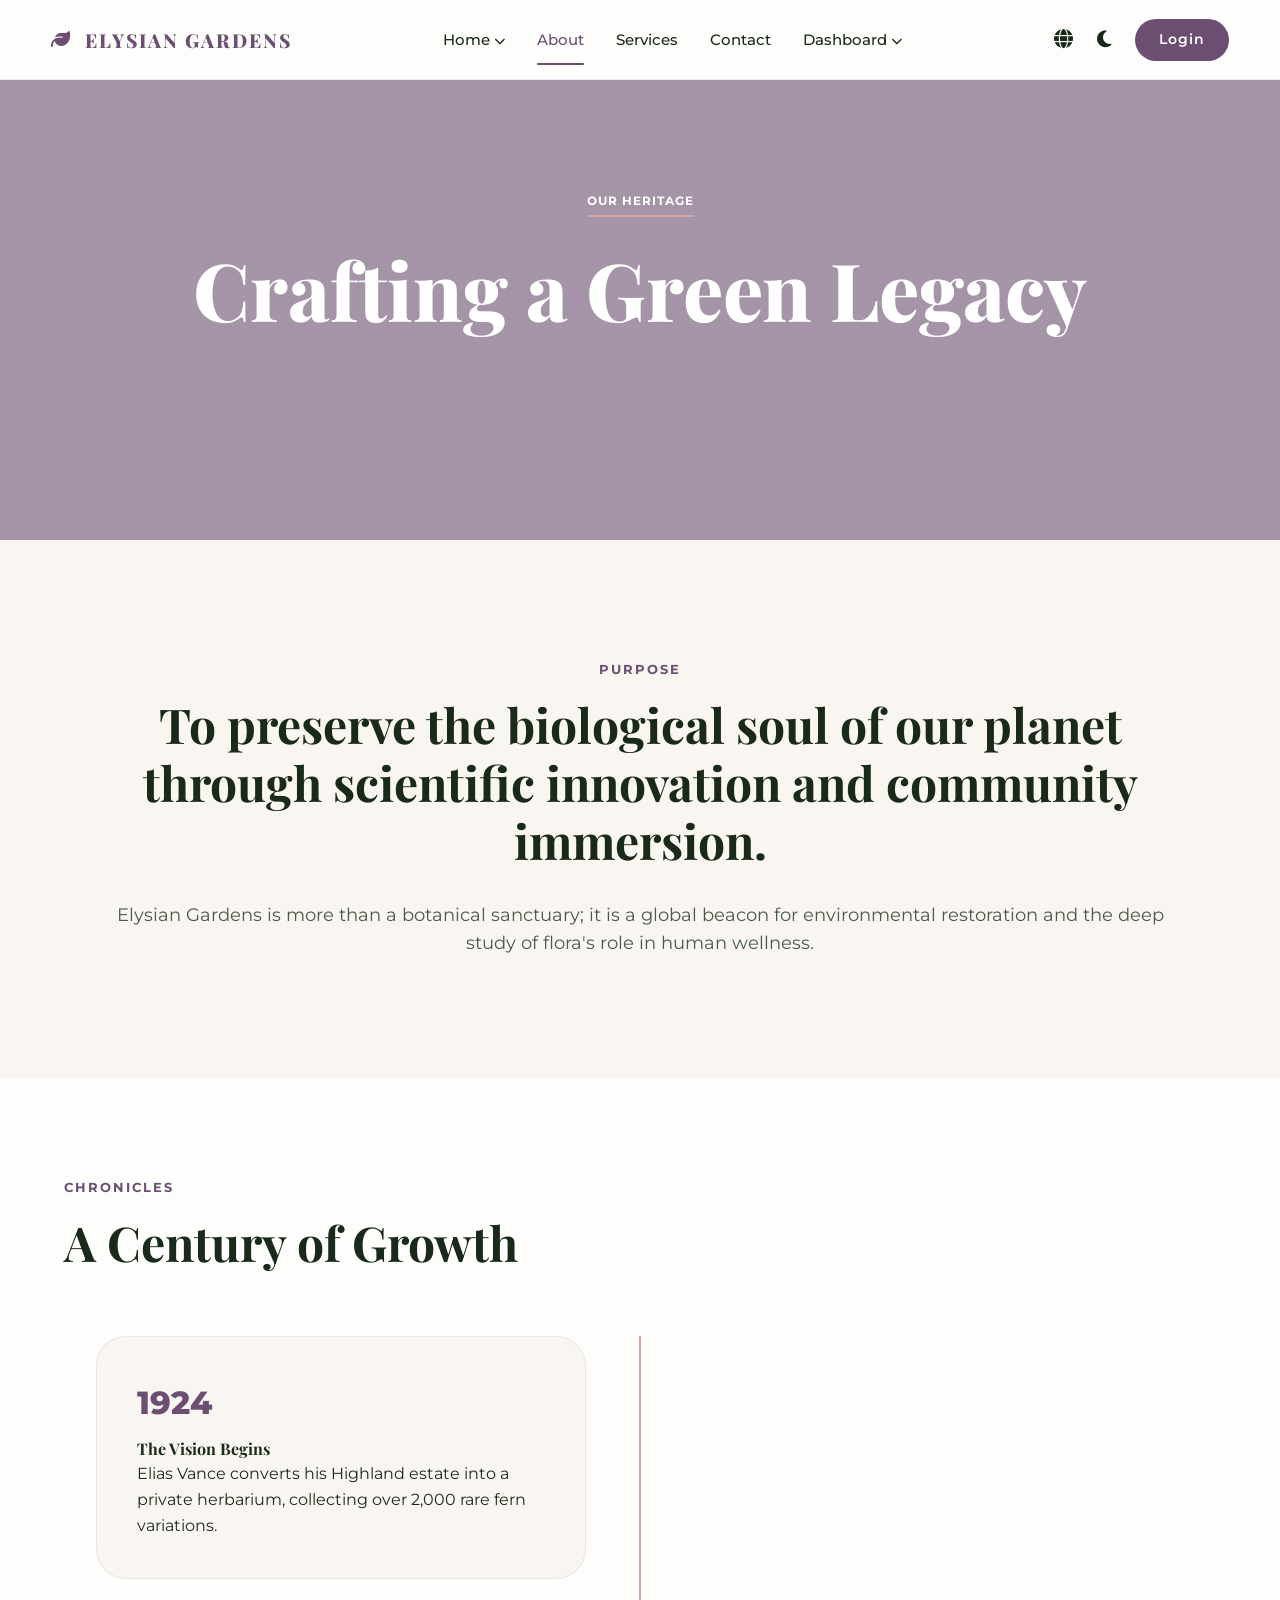
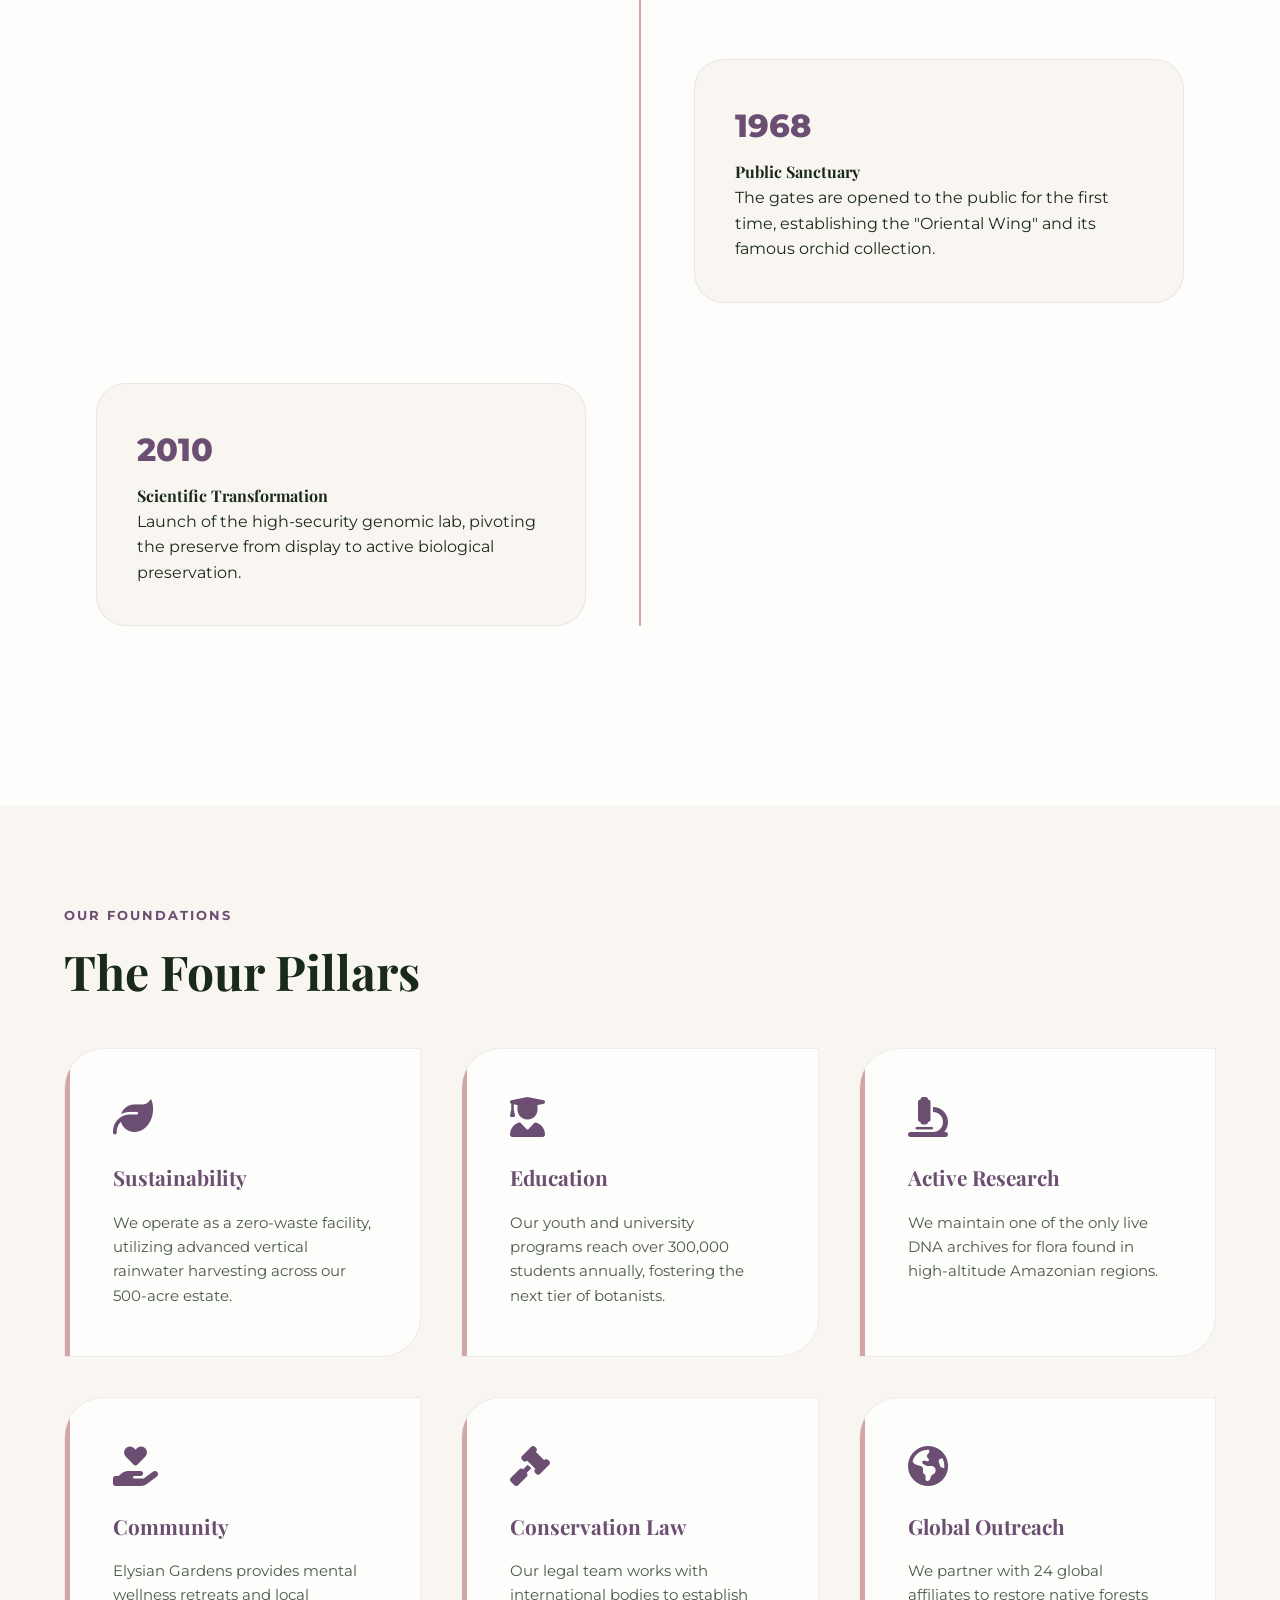
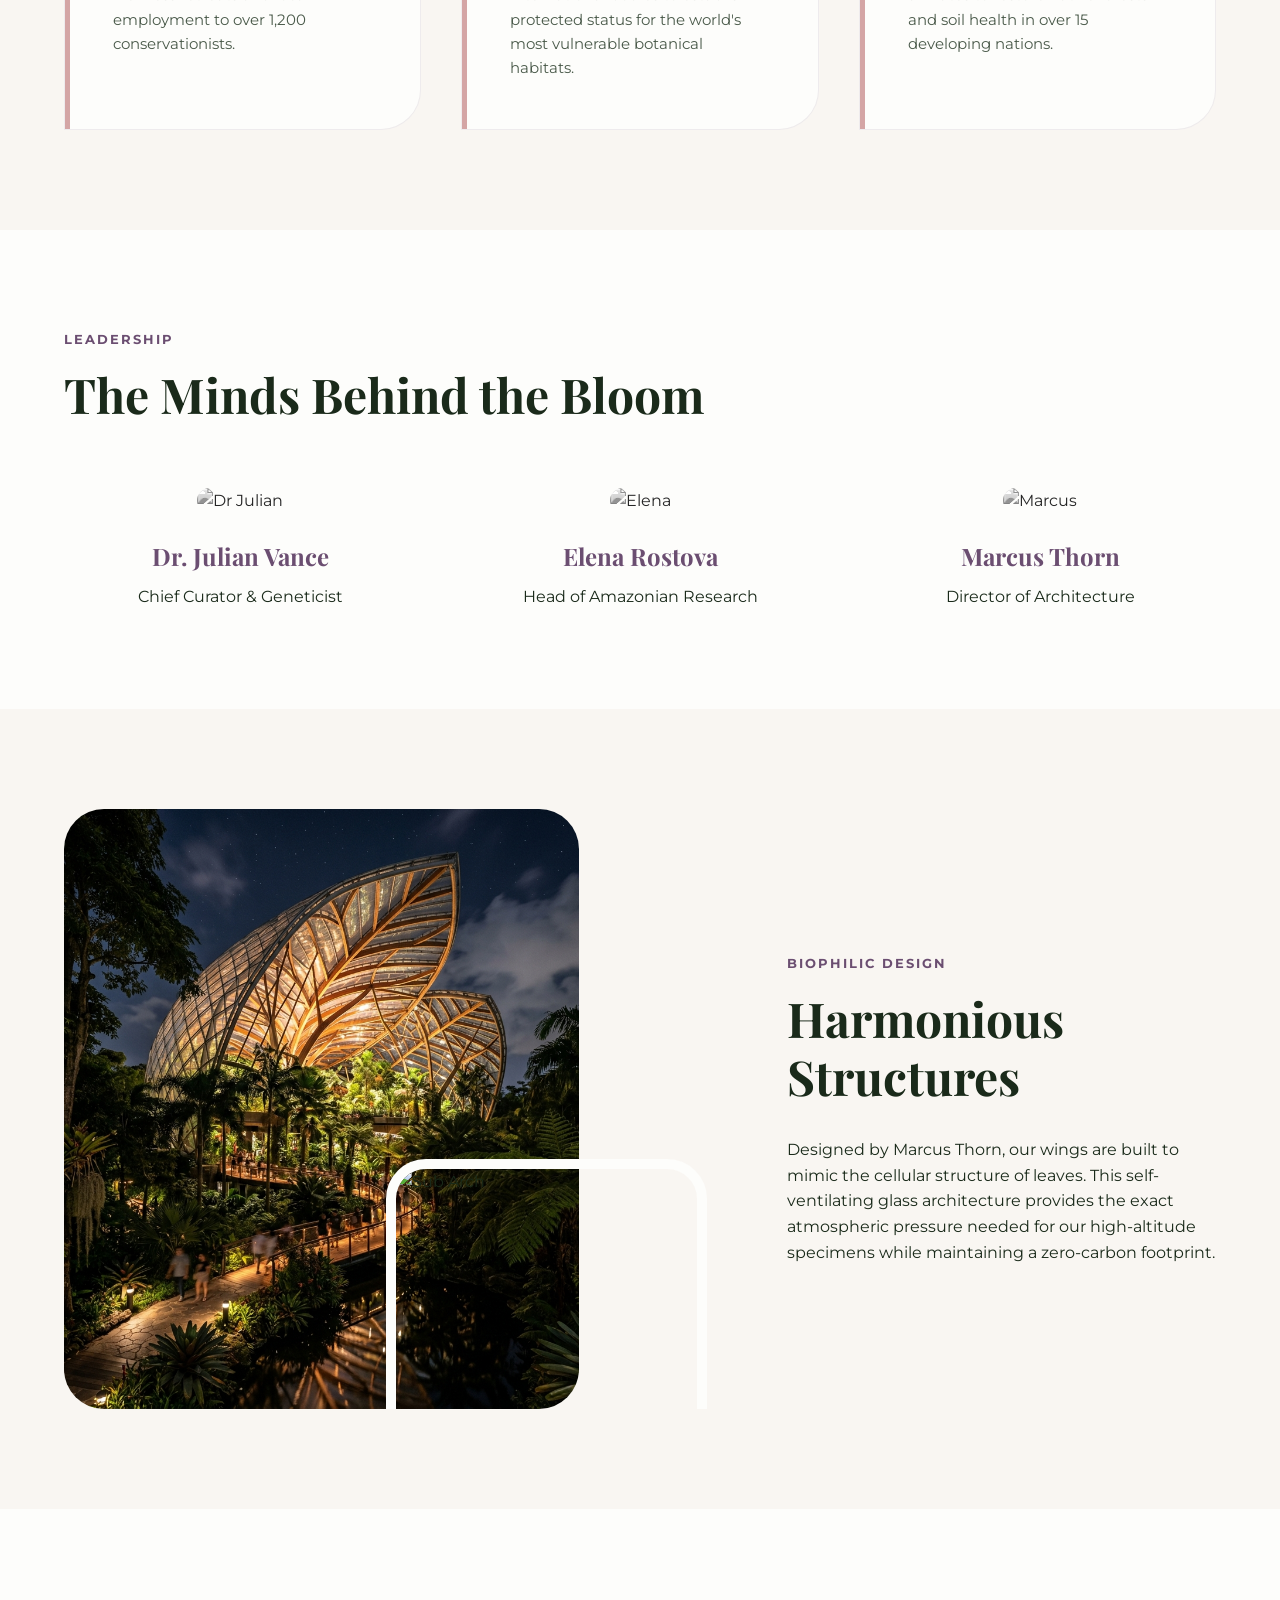
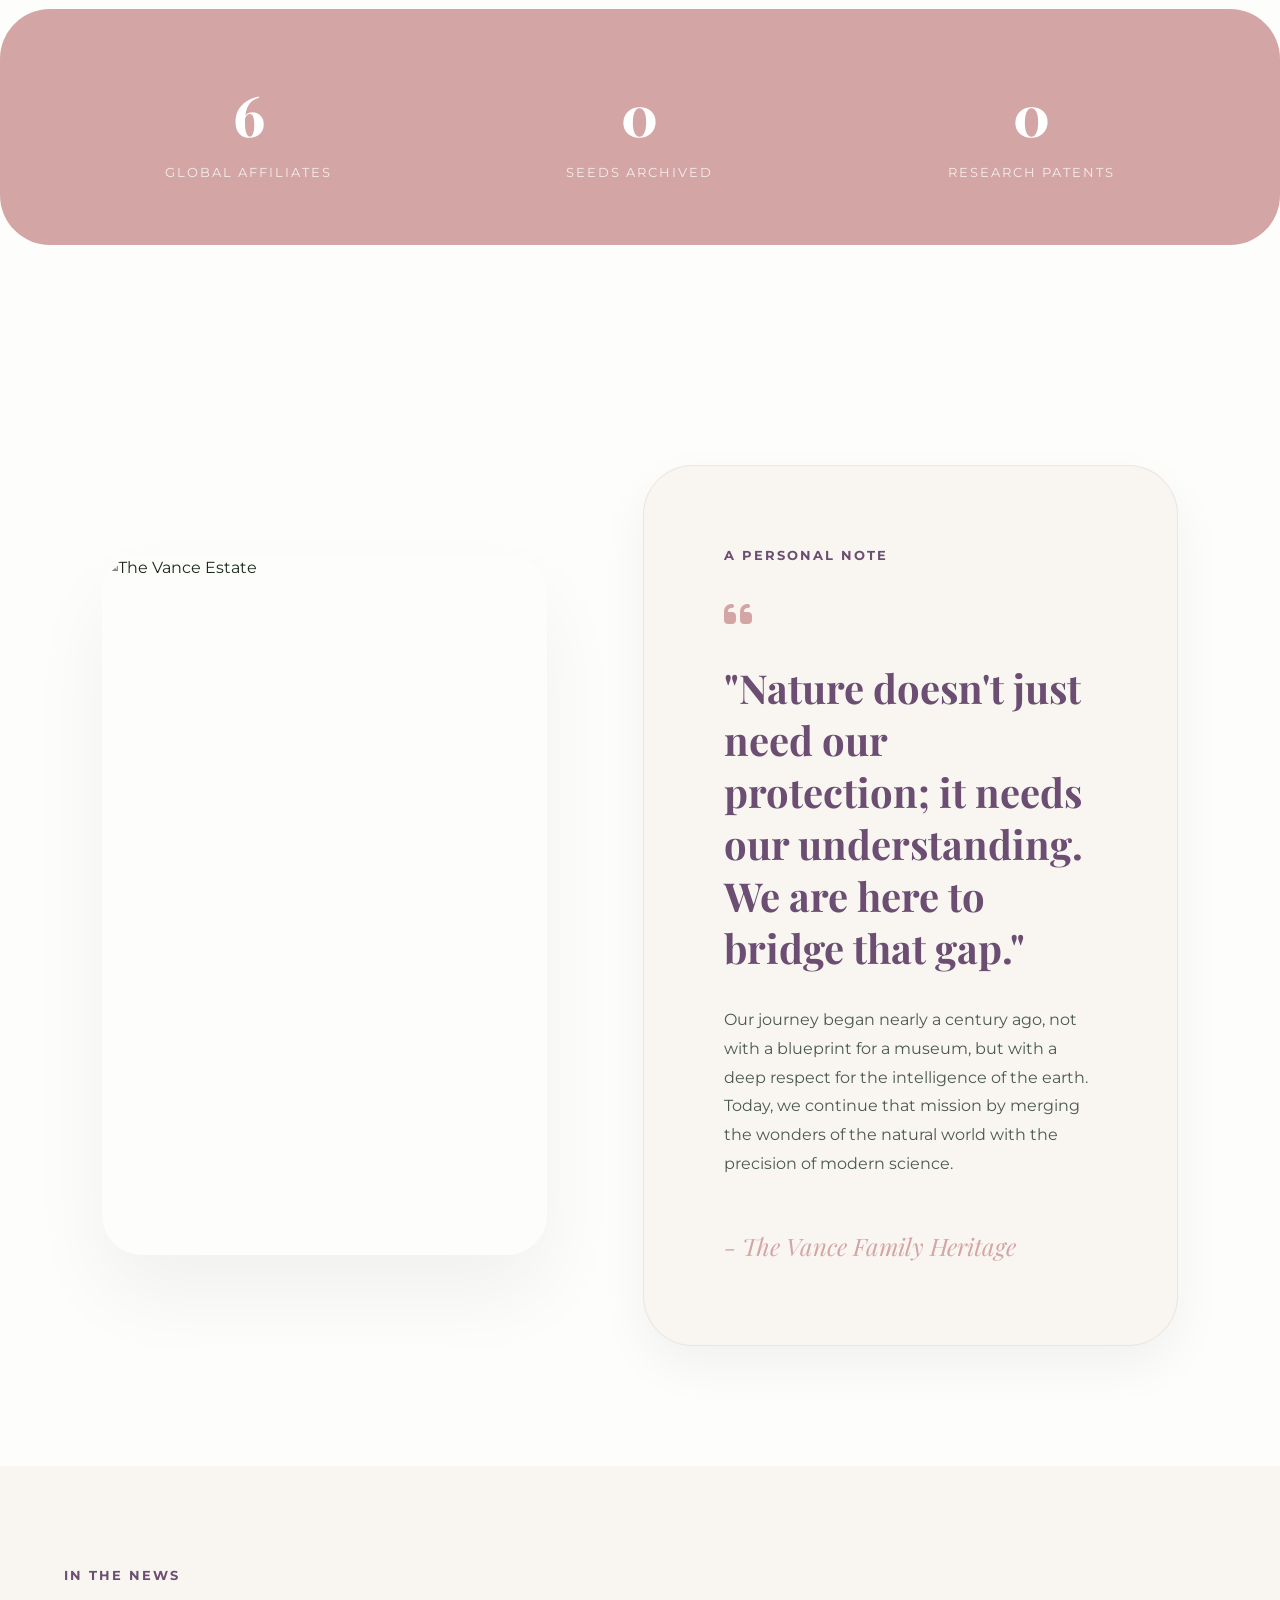
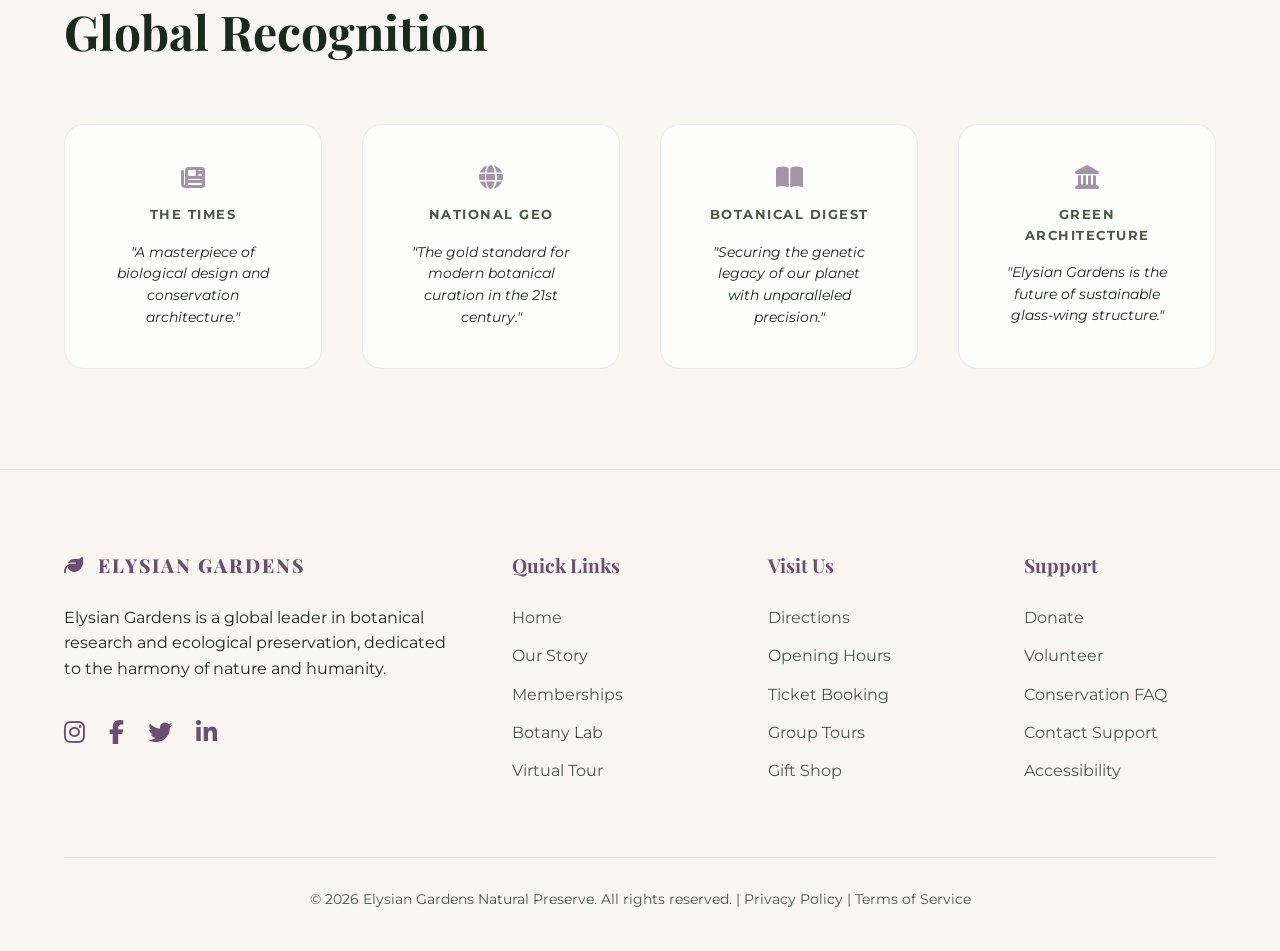
==== commit 61cb669c: "Bot ra nee" ====
--- a/about.html
+++ b/about.html
@@ -282,17 +282,6 @@
             </div>
         </section>
 
-        <!-- 10. Join the Legacy (CTA) -->
-        <section class="reveal" style="padding: 100px 8%; text-align: center;">
-            <div class="about-cta-box" style="background: var(--accent-primary); color: white; padding: 100px; border-radius: 50px;">
-                <h1>Ready to Join Our Story?</h1>
-                <p style="margin: 2rem auto; max-width: 600px;">Become a part of the century-long preservation effort. Your support fuels our research and keeps the gardens blooming for generations to come.</p>
-                <div style="display: flex; gap: 1.5rem; justify-content: center; margin-top: 3rem;">
-                    <a href="register.html" class="login-btn" style="background: white; color: var(--accent-primary);">Join as Patron</a>
-                    <a href="register.html" class="login-btn" style="background: transparent; border: 1px solid white;">Volunteer Now</a>
-                </div>
-            </div>
-        </section>
 
     </main>
 
--- a/index.css
+++ b/index.css
@@ -17,6 +17,9 @@
 
     /* Transitions */
     --transition: all 0.4s cubic-bezier(0.4, 0, 0.2, 1);
+
+    /* Footer Specific */
+    --bg-footer: #f9f6f2;
 }
 
 [data-theme="dark"] {
@@ -29,6 +32,12 @@
     --accent-hover: #cfb9cd;
     --border-color: rgba(179, 157, 177, 0.2);
     --shadow-color: rgba(0, 0, 0, 0.3);
+    --bg-footer: #120e14;
+}
+
+[data-theme="dark"] .logo {
+    color: #f3e8f3 !important; /* High-contrast bright lilac for dark mode */
+    text-shadow: 0 0 10px rgba(243, 232, 243, 0.1);
 }
 
 [dir="rtl"] {
@@ -83,6 +92,16 @@
     font-weight: 700;
 }
 
+a {
+    color: inherit;
+    text-decoration: none;
+    transition: var(--transition);
+}
+
+a:hover {
+    color: var(--accent-primary);
+}
+
 /* Header & Navigation */
 header {
     position: fixed !important;
@@ -91,15 +110,12 @@
     right: 0 !important;
     width: 100% !important;
     z-index: 99999 !important;
-    background: rgba(253, 253, 251, 1) !important;
+    background: var(--bg-primary) !important;
     backdrop-filter: blur(10px);
     border-bottom: 1px solid var(--border-color);
     padding: 0 4%;
     height: 80px;
-}
-
-[data-theme="dark"] header {
-    background: rgba(26, 22, 29, 1);
+    transition: var(--transition);
 }
 
 .nav-container {
@@ -114,7 +130,7 @@
 .logo {
     font-family: var(--font-heading);
     font-size: 1.2rem;
-    color: var(--accent-primary);
+    color: var(--accent-primary) !important;
     text-decoration: none;
     font-weight: 800;
     display: flex;
@@ -122,6 +138,7 @@
     gap: 0.8rem;
     letter-spacing: 2px;
     white-space: nowrap;
+    transition: var(--transition);
 }
 
 .nav-links {
@@ -136,15 +153,31 @@
 
 .nav-link {
     text-decoration: none;
-    color: var(--text-primary);
+    color: var(--text-primary) !important;
     font-weight: 500;
     font-size: 0.95rem;
     padding: 0.5rem 0;
     transition: var(--transition);
+    position: relative;
+}
+
+.nav-link.active {
+    color: var(--accent-primary) !important;
+}
+
+.nav-link.active::after {
+    content: '';
+    position: absolute;
+    bottom: -5px;
+    left: 0;
+    width: 100%;
+    height: 2px;
+    background: var(--accent-primary);
+    border-radius: 2px;
 }
 
 .nav-link:hover {
-    color: var(--accent-primary);
+    color: var(--accent-primary) !important;
 }
 
 /* Dropdowns */
@@ -153,10 +186,10 @@
     top: 100%;
     left: 50%;
     transform: translateX(-50%) translateY(10px);
-    background: var(--bg-primary);
-    border: 1px solid var(--border-color);
+    background: var(--bg-primary) !important;
+    border: 1px solid var(--border-color) !important;
     border-radius: 8px;
-    box-shadow: 0 10px 30px var(--shadow-color);
+    box-shadow: 0 10px 30px var(--shadow-color) !important;
     min-width: 180px;
     z-index: 1000;
     opacity: 0;
@@ -174,7 +207,7 @@
 .dropdown-item {
     display: block;
     padding: 0.75rem 1.5rem;
-    color: var(--text-primary);
+    color: var(--text-primary) !important;
     text-decoration: none;
     font-size: 0.9rem;
     transition: var(--transition);
@@ -182,8 +215,8 @@
 }
 
 .dropdown-item:hover {
-    background: var(--bg-secondary);
-    color: var(--accent-primary);
+    background: var(--bg-secondary) !important;
+    color: var(--accent-primary) !important;
 }
 
 /* Header Utilities (Right Side) */
@@ -197,7 +230,7 @@
     background: none;
     border: none;
     cursor: pointer;
-    color: var(--text-primary);
+    color: var(--text-primary) !important;
     font-size: 1.2rem;
     display: flex;
     align-items: center;
@@ -206,24 +239,37 @@
 }
 
 .util-btn:hover {
-    color: var(--accent-primary);
+    color: var(--accent-primary) !important;
     transform: scale(1.1);
 }
 
 .login-btn {
     background: var(--accent-primary);
-    color: white;
-    padding: 0.6rem 1.5rem;
+    color: white !important;
+    padding: 0.8rem 2rem;
     border-radius: 50px;
     text-decoration: none;
     font-weight: 600;
-    font-size: 0.9rem;
-    transition: var(--transition);
+    font-size: 0.95rem;
+    transition: var(--transition);
+    border: none;
+    cursor: pointer;
+    display: inline-flex;
+    align-items: center;
+    justify-content: center;
+    gap: 0.5rem;
+    letter-spacing: 1px;
 }
 
 .login-btn:hover {
     background: var(--accent-hover);
-    box-shadow: 0 4px 15px rgba(45, 90, 39, 0.3);
+    box-shadow: 0 10px 25px var(--shadow-color);
+    transform: translateY(-2px);
+}
+
+header .login-btn {
+    padding: 0.6rem 1.5rem;
+    font-size: 0.9rem;
 }
 
 /* Section Components */
@@ -448,8 +494,9 @@
 /* Footer */
 #main-footer {
     padding: 80px 5% 40px;
-    background: var(--bg-secondary);
+    background: var(--bg-footer);
     border-top: 1px solid var(--border-color);
+    transition: var(--transition);
 }
 
 .footer-grid {
@@ -1403,20 +1450,23 @@
 /* Pricing/Patron Tiers */
 .pricing-grid {
     display: grid;
-    grid-template-columns: repeat(auto-fit, minmax(320px, 1fr));
-    gap: 3rem;
+    grid-template-columns: repeat(3, 1fr);
+    gap: 2rem;
     margin-top: 4rem;
 }
 
 .pricing-card {
     background: var(--bg-primary);
-    padding: 4rem 3rem;
+    padding: 3rem 2rem;
     border-radius: 40px;
     border: 1px solid var(--border-color);
     text-align: center;
     position: relative;
     overflow: hidden;
     transition: var(--transition);
+    display: flex;
+    flex-direction: column;
+    align-items: center;
 }
 
 .pricing-card.popular {
@@ -1452,6 +1502,8 @@
     list-style: none;
     margin: 2rem 0;
     padding: 0;
+    flex-grow: 1;
+    width: 100%;
 }
 
 .pricing-features li {
@@ -1499,7 +1551,8 @@
 }
 
 .pricing-card .login-btn {
-    margin-top: 2rem !important; /* Balanced for pricing cards */
+    margin-top: auto !important; /* Pushes button to the bottom and aligns with others */
+    width: fit-content;
 }
 
 /* Redesigned Services Sections */
@@ -1971,13 +2024,13 @@
     transition: background 0.2s;
 }
 
-.hamburger-btn:hover { background: var(--bg-secondary); }
+.hamburger-btn:hover { background: #f5f0f6 !important; }
 
 .hamburger-btn span {
     display: block;
     width: 22px;
     height: 2px;
-    background: var(--accent-primary);
+    background: #6b4e71 !important;
     border-radius: 2px;
     transition: transform 0.3s ease, opacity 0.3s ease;
 }
@@ -1994,8 +2047,8 @@
     right: 0;
     width: 100%;
     z-index: 99998;
-    background: var(--bg-primary);
-    border-bottom: 1px solid var(--border-color);
+    background: var(--bg-primary) !important;
+    border-bottom: 1px solid var(--border-color) !important;
     max-height: 0;
     overflow: hidden;
     transition: max-height 0.4s cubic-bezier(0.4, 0, 0.2, 1);
@@ -2018,7 +2071,7 @@
     display: block;
     padding: 0.9rem 1.2rem;
     text-decoration: none;
-    color: var(--text-primary);
+    color: var(--text-primary) !important;
     font-weight: 600;
     font-size: 0.95rem;
     border-radius: 12px;
@@ -2027,9 +2080,15 @@
 }
 
 .mobile-nav-link:hover {
-    background: var(--bg-secondary);
-    border-left-color: var(--accent-secondary);
-    color: var(--accent-primary);
+    background: #f5f0f6 !important;
+    border-left-color: var(--accent-secondary) !important;
+    color: var(--accent-primary) !important;
+}
+
+.mobile-nav-link.active {
+    background: rgba(107, 78, 113, 0.05) !important;
+    border-left-color: var(--accent-primary) !important;
+    color: var(--accent-primary) !important;
 }
 
 .mobile-login-link {
@@ -2062,7 +2121,7 @@
     font-family: inherit;
     font-size: 0.95rem;
     font-weight: 600;
-    color: var(--text-primary);
+    color: var(--text-primary) !important;
     cursor: pointer;
     border: none;
     background: none;
@@ -2099,6 +2158,47 @@
 }
 
 .mobile-sub-link:hover {
-    color: var(--accent-primary) !important;
-    background: var(--bg-secondary);
-}
+    color: #6b4e71 !important;
+    background: #f5f0f6 !important;
+}
+
+/* Video Play Button */
+.play-btn-pulse {
+    width: 90px;
+    height: 90px;
+    background: rgba(255, 255, 255, 0.2);
+    backdrop-filter: blur(10px);
+    border: 1px solid rgba(255, 255, 255, 0.3);
+    border-radius: 50%;
+    display: flex;
+    align-items: center;
+    justify-content: center;
+    color: white;
+    font-size: 1.5rem;
+    cursor: pointer;
+    transition: var(--transition);
+    position: relative;
+    z-index: 2;
+    padding-left: 5px; /* Visual center adjustment for play icon */
+}
+
+.play-btn-pulse::before {
+    content: '';
+    position: absolute;
+    width: 100%;
+    height: 100%;
+    border: 1px solid white;
+    border-radius: 50%;
+    animation: pulse-ring 2s infinite;
+}
+
+.play-btn-pulse:hover {
+    transform: scale(1.1);
+    background: rgba(255, 255, 255, 0.3);
+    box-shadow: 0 0 30px rgba(255, 255, 255, 0.2);
+}
+
+@keyframes pulse-ring {
+    0% { transform: scale(1); opacity: 1; }
+    100% { transform: scale(1.5); opacity: 0; }
+}
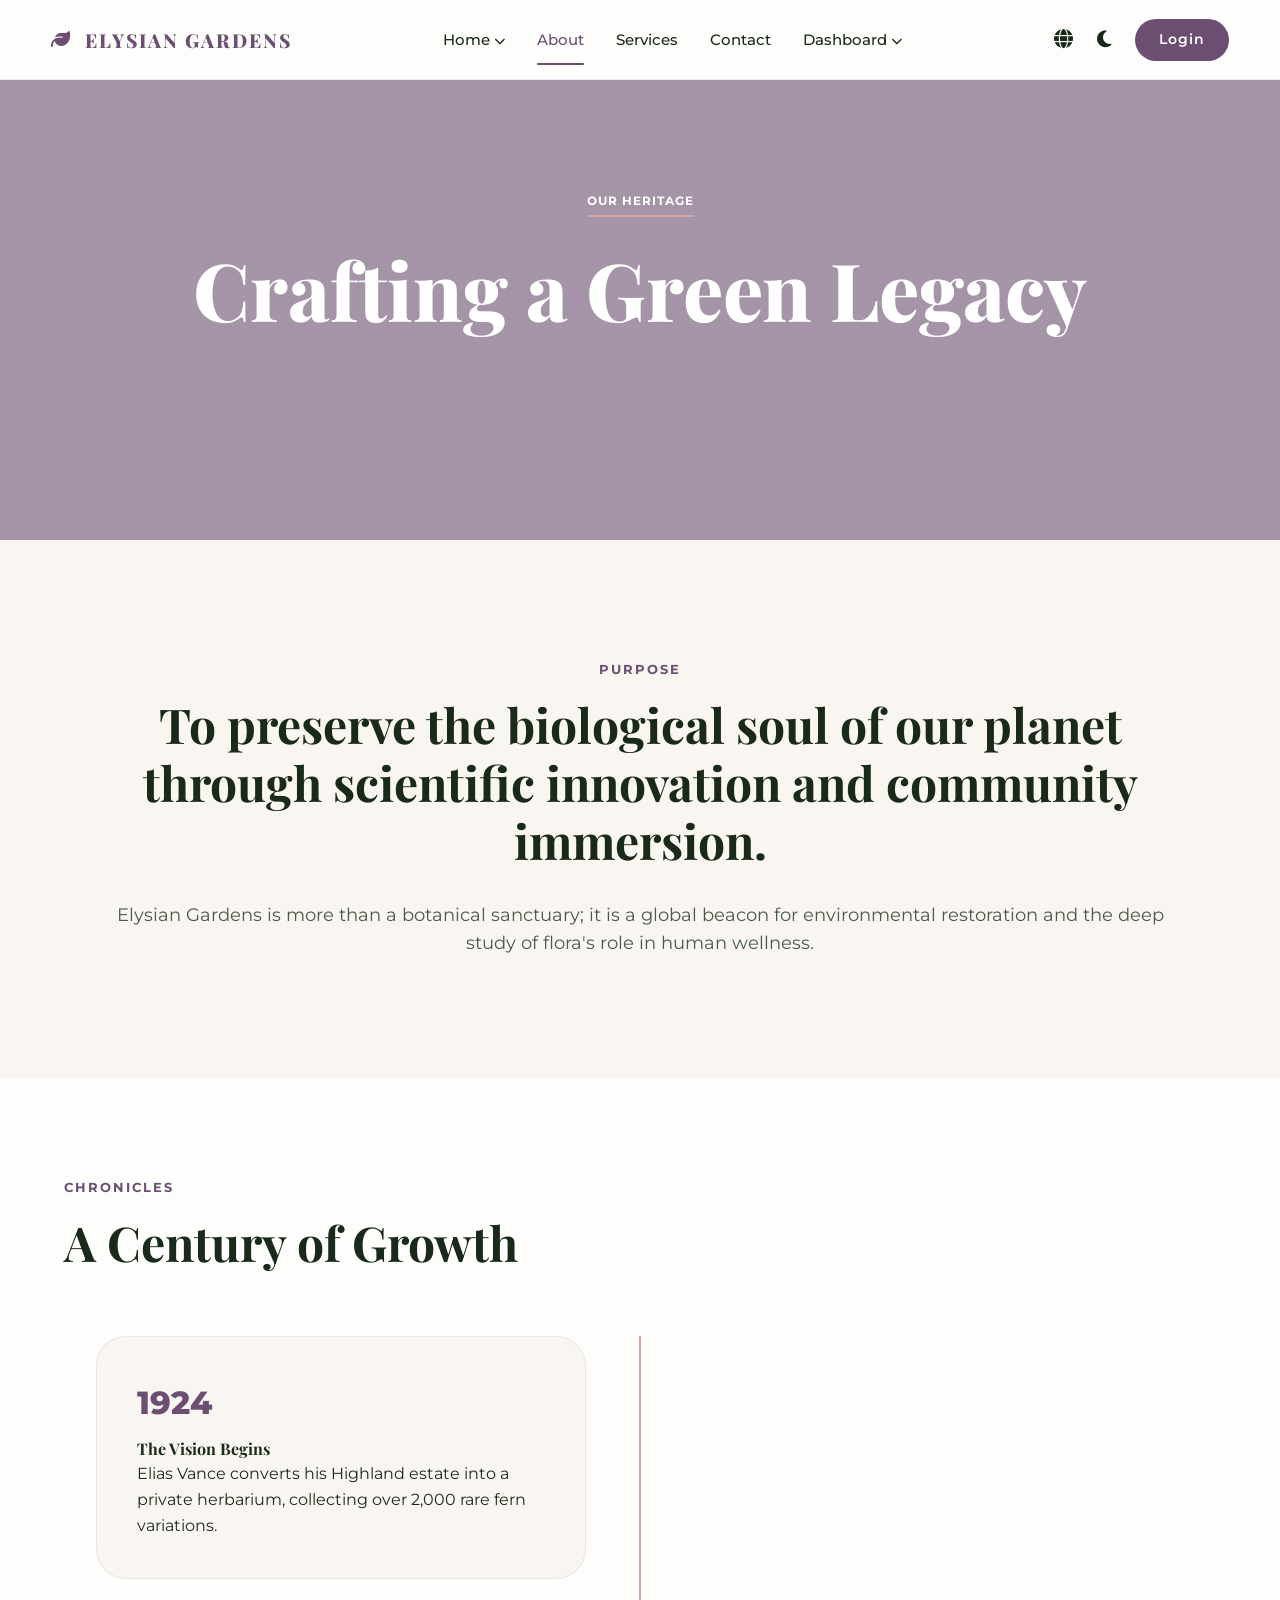
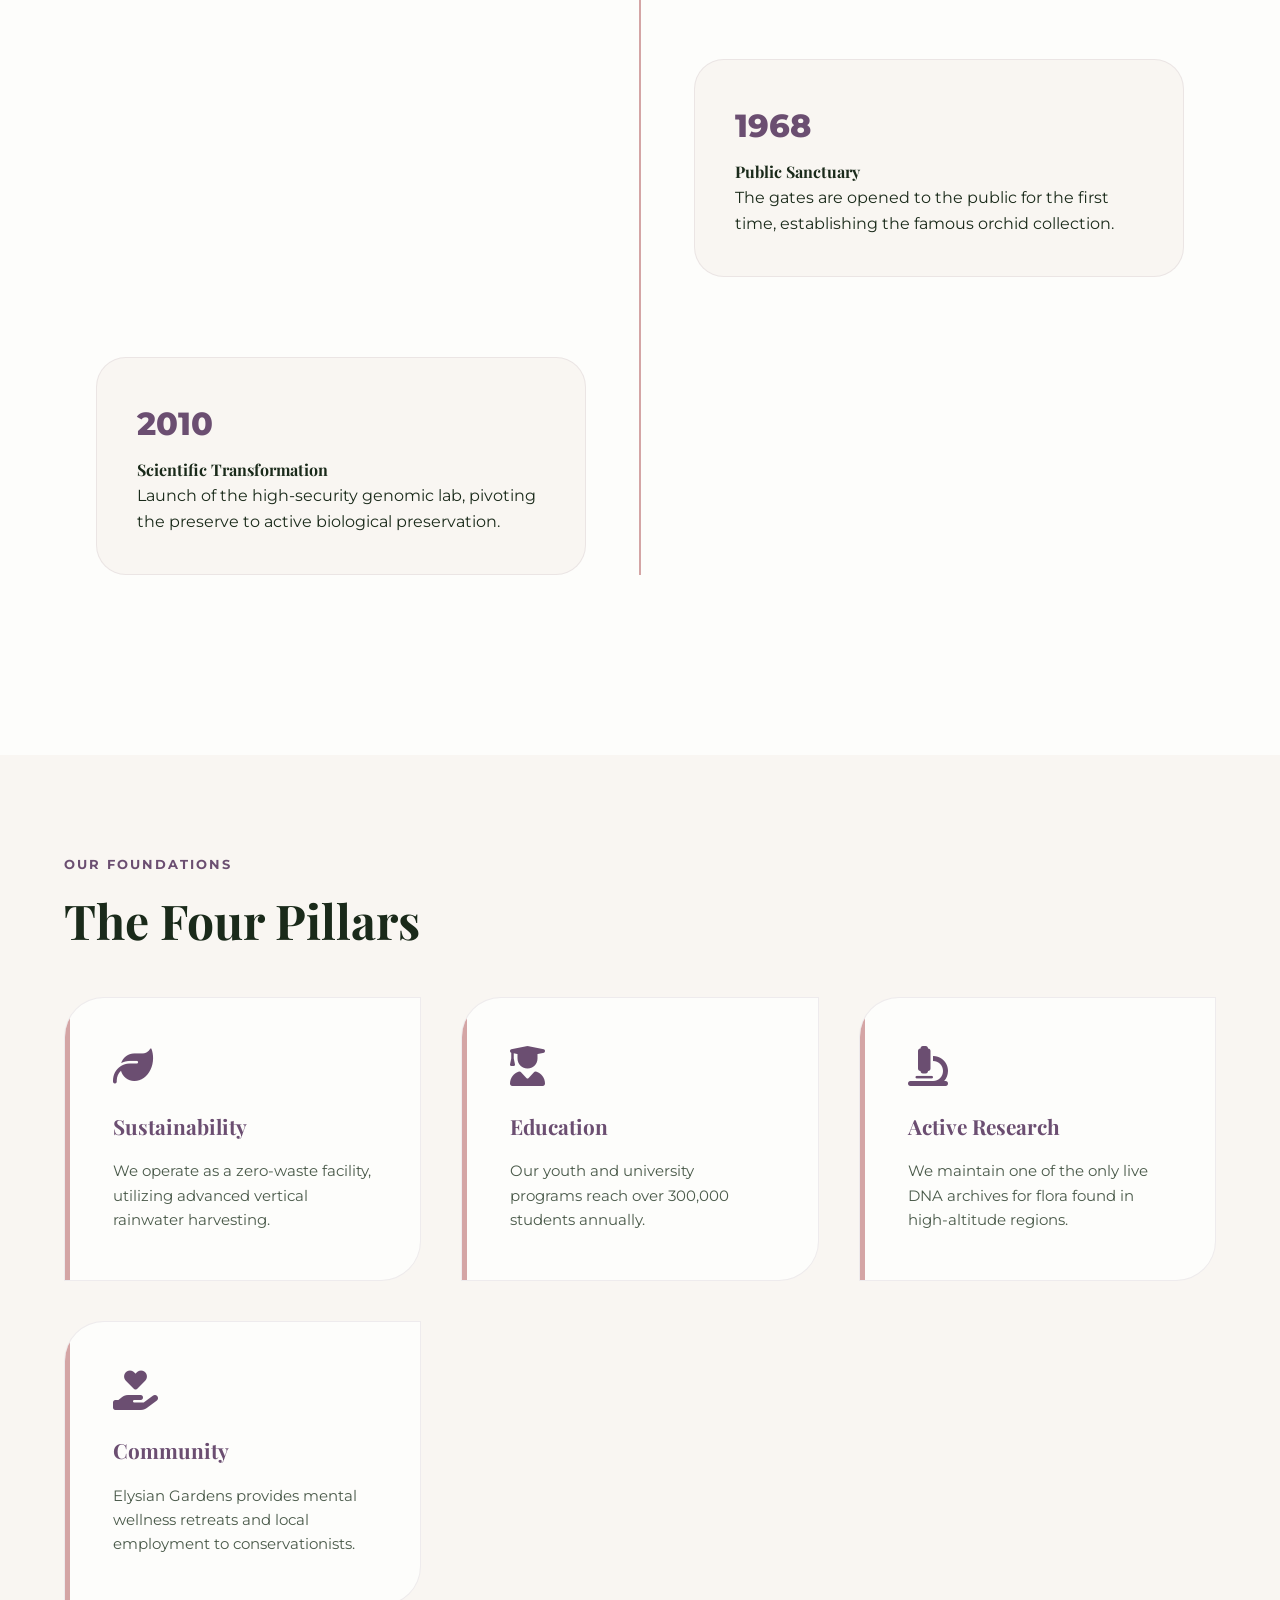
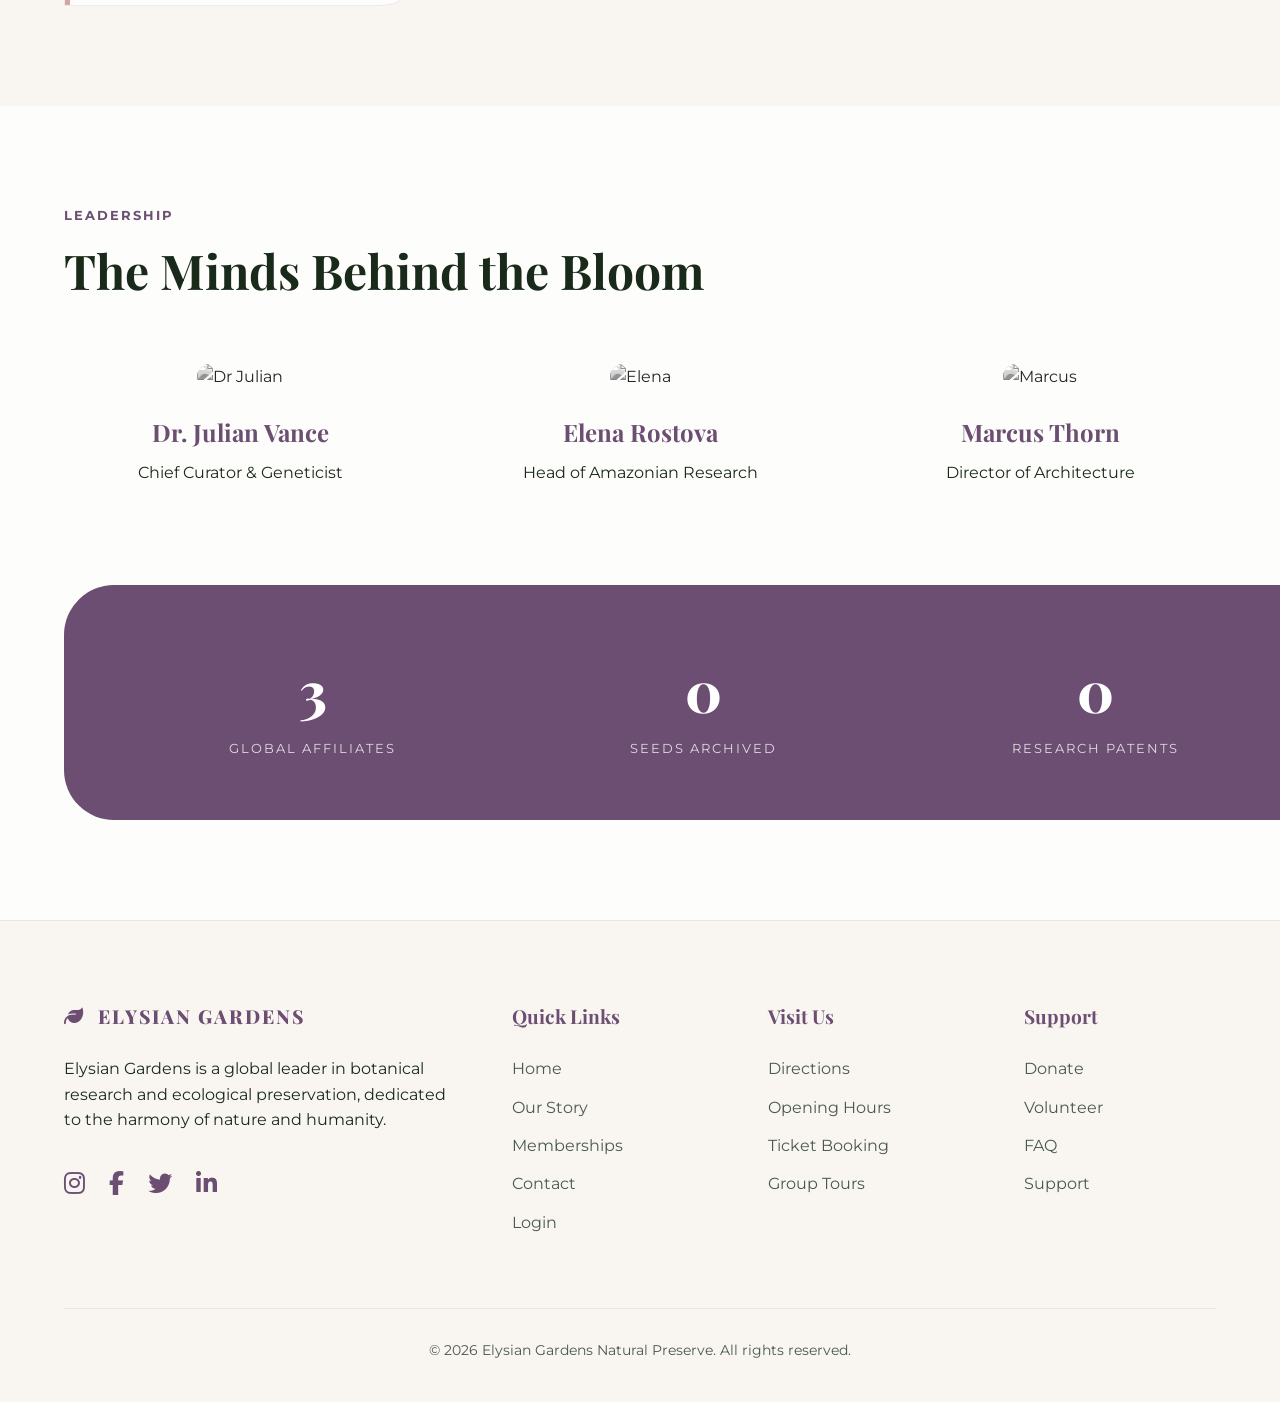
==== commit 876f558f: "naa varalama" ====
--- a/about.html
+++ b/about.html
@@ -120,14 +120,14 @@
                         <div class="year-box">
                             <span class="year-num">1968</span>
                             <h4>Public Sanctuary</h4>
-                            <p>The gates are opened to the public for the first time, establishing the "Oriental Wing" and its famous orchid collection.</p>
+                            <p>The gates are opened to the public for the first time, establishing the famous orchid collection.</p>
                         </div>
                     </div>
                     <div class="timeline-year">
                         <div class="year-box">
                             <span class="year-num">2010</span>
                             <h4>Scientific Transformation</h4>
-                            <p>Launch of the high-security genomic lab, pivoting the preserve from display to active biological preservation.</p>
+                            <p>Launch of the high-security genomic lab, pivoting the preserve to active biological preservation.</p>
                         </div>
                     </div>
                 </div>
@@ -143,32 +143,22 @@
                     <div class="edu-card">
                         <i class="fas fa-leaf"></i>
                         <h4>Sustainability</h4>
-                        <p>We operate as a zero-waste facility, utilizing advanced vertical rainwater harvesting across our 500-acre estate.</p>
+                        <p>We operate as a zero-waste facility, utilizing advanced vertical rainwater harvesting.</p>
                     </div>
                     <div class="edu-card">
                         <i class="fas fa-user-graduate"></i>
                         <h4>Education</h4>
-                        <p>Our youth and university programs reach over 300,000 students annually, fostering the next tier of botanists.</p>
+                        <p>Our youth and university programs reach over 300,000 students annually.</p>
                     </div>
                     <div class="edu-card">
                         <i class="fas fa-microscope"></i>
                         <h4>Active Research</h4>
-                        <p>We maintain one of the only live DNA archives for flora found in high-altitude Amazonian regions.</p>
+                        <p>We maintain one of the only live DNA archives for flora found in high-altitude regions.</p>
                     </div>
                     <div class="edu-card">
                         <i class="fas fa-hand-holding-heart"></i>
                         <h4>Community</h4>
-                        <p>Elysian Gardens provides mental wellness retreats and local employment to over 1,200 conservationists.</p>
-                    </div>
-                    <div class="edu-card">
-                        <i class="fas fa-gavel"></i>
-                        <h4>Conservation Law</h4>
-                        <p>Our legal team works with international bodies to establish protected status for the world's most vulnerable botanical habitats.</p>
-                    </div>
-                    <div class="edu-card">
-                        <i class="fas fa-globe-americas"></i>
-                        <h4>Global Outreach</h4>
-                        <p>We partner with 24 global affiliates to restore native forests and soil health in over 15 developing nations.</p>
+                        <p>Elysian Gardens provides mental wellness retreats and local employment to conservationists.</p>
                     </div>
                 </div>
             </div>
@@ -205,23 +195,8 @@
             </div>
         </section>
 
-        <!-- 6. Architectural Philosophy -->
-        <section style="background: var(--bg-secondary);">
-            <div class="container reveal arch-split">
-                <div class="arch-img-frame">
-                    <img src="arch-v2.png" alt="Main Arch" class="arch-img-main">
-                    <img src="https://images.unsplash.com/photo-1518531933037-91b2f5f229cc?ixlib=rb-1.2.1&auto=format&fit=crop&w=800&q=80" alt="Sub Arch" class="arch-img-sub">
-                </div>
-                <div class="arch-content">
-                    <span class="section-tag">Biophilic Design</span>
-                    <h2 class="section-title">Harmonious Structures</h2>
-                    <p>Designed by Marcus Thorn, our wings are built to mimic the cellular structure of leaves. This self-ventilating glass architecture provides the exact atmospheric pressure needed for our high-altitude specimens while maintaining a zero-carbon footprint.</p>
-                </div>
-            </div>
-        </section>
-
-        <!-- 7. Global Impact (Stats) -->
-        <section class="stats" style="background: var(--accent-secondary); margin: 100px 0; border-radius: 50px;">
+        <!-- 6. Global Impact (Stats) -->
+        <section class="stats" style="background: var(--accent-primary); color: white; border-radius: 50px; margin: 0 5% 100px;">
             <div class="stats-container reveal">
                 <div class="stat-item">
                     <span class="stat-number" data-count="15">0</span>
@@ -237,51 +212,6 @@
                 </div>
             </div>
         </section>
-
-        <!-- 8. Founders' Vision (Redesigned) -->
-        <section class="reveal vision-letter">
-            <div class="vision-image">
-                <img src="https://images.unsplash.com/photo-1441974231531-c6227db76b6e?ixlib=rb-1.2.1&auto=format&fit=crop&w=1200&q=80" alt="The Vance Estate">
-            </div>
-            <div class="letter-box">
-                <span class="section-tag" style="margin-bottom: 2rem;">A Personal Note</span>
-                <i class="fas fa-quote-left" style="font-size: 2rem; color: var(--accent-secondary); margin-bottom: 2rem; display: block;"></i>
-                <h2 class="letter-quote">"Nature doesn't just need our protection; it needs our understanding. We are here to bridge that gap."</h2>
-                <p style="color: var(--text-secondary); line-height: 1.8;">Our journey began nearly a century ago, not with a blueprint for a museum, but with a deep respect for the intelligence of the earth. Today, we continue that mission by merging the wonders of the natural world with the precision of modern science.</p>
-                <span class="letter-signature">- The Vance Family Heritage</span>
-            </div>
-        </section>
-
-        <!-- 9. Press Recognitions (Redesigned) -->
-        <section style="background: var(--bg-secondary);">
-            <div class="container text-center reveal">
-                <span class="section-tag text-center" style="margin-inline: auto;">In the News</span>
-                <h2 class="section-title">Global Recognition</h2>
-                <div class="press-grid">
-                    <div class="press-card">
-                        <i class="fas fa-newspaper press-icon"></i>
-                        <span class="press-name">The Times</span>
-                        <p class="press-quote">"A masterpiece of biological design and conservation architecture."</p>
-                    </div>
-                    <div class="press-card">
-                        <i class="fas fa-globe press-icon"></i>
-                        <span class="press-name">National Geo</span>
-                        <p class="press-quote">"The gold standard for modern botanical curation in the 21st century."</p>
-                    </div>
-                    <div class="press-card">
-                        <i class="fas fa-book-open press-icon"></i>
-                        <span class="press-name">Botanical Digest</span>
-                        <p class="press-quote">"Securing the genetic legacy of our planet with unparalleled precision."</p>
-                    </div>
-                    <div class="press-card">
-                        <i class="fas fa-landmark press-icon"></i>
-                        <span class="press-name">Green Architecture</span>
-                        <p class="press-quote">"Elysian Gardens is the future of sustainable glass-wing structure."</p>
-                    </div>
-                </div>
-            </div>
-        </section>
-
 
     </main>
 
@@ -304,9 +234,9 @@
                 <ul>
                     <li><a href="index.html">Home</a></li>
                     <li><a href="about.html">Our Story</a></li>
-                    <li><a href="#services">Memberships</a></li>
-                    <li><a href="#lab">Botany Lab</a></li>
-                    <li><a href="#tour">Virtual Tour</a></li>
+                    <li><a href="services.html">Memberships</a></li>
+                    <li><a href="contact.html">Contact</a></li>
+                    <li><a href="login.html">Login</a></li>
                 </ul>
             </div>
             <div class="footer-col reveal">
@@ -316,7 +246,6 @@
                     <li><a href="#">Opening Hours</a></li>
                     <li><a href="#">Ticket Booking</a></li>
                     <li><a href="#">Group Tours</a></li>
-                    <li><a href="#">Gift Shop</a></li>
                 </ul>
             </div>
             <div class="footer-col reveal">
@@ -324,14 +253,13 @@
                 <ul>
                     <li><a href="#">Donate</a></li>
                     <li><a href="#">Volunteer</a></li>
-                    <li><a href="#">Conservation FAQ</a></li>
-                    <li><a href="#">Contact Support</a></li>
-                    <li><a href="#">Accessibility</a></li>
+                    <li><a href="#">FAQ</a></li>
+                    <li><a href="#">Support</a></li>
                 </ul>
             </div>
         </div>
         <div class="footer-bottom">
-            <p>&copy; 2026 Elysian Gardens Natural Preserve. All rights reserved. | <a href="#" style="color: inherit; text-decoration: none;">Privacy Policy</a> | <a href="#" style="color: inherit; text-decoration: none;">Terms of Service</a></p>
+            <p>&copy; 2026 Elysian Gardens Natural Preserve. All rights reserved.</p>
         </div>
     </footer>
 
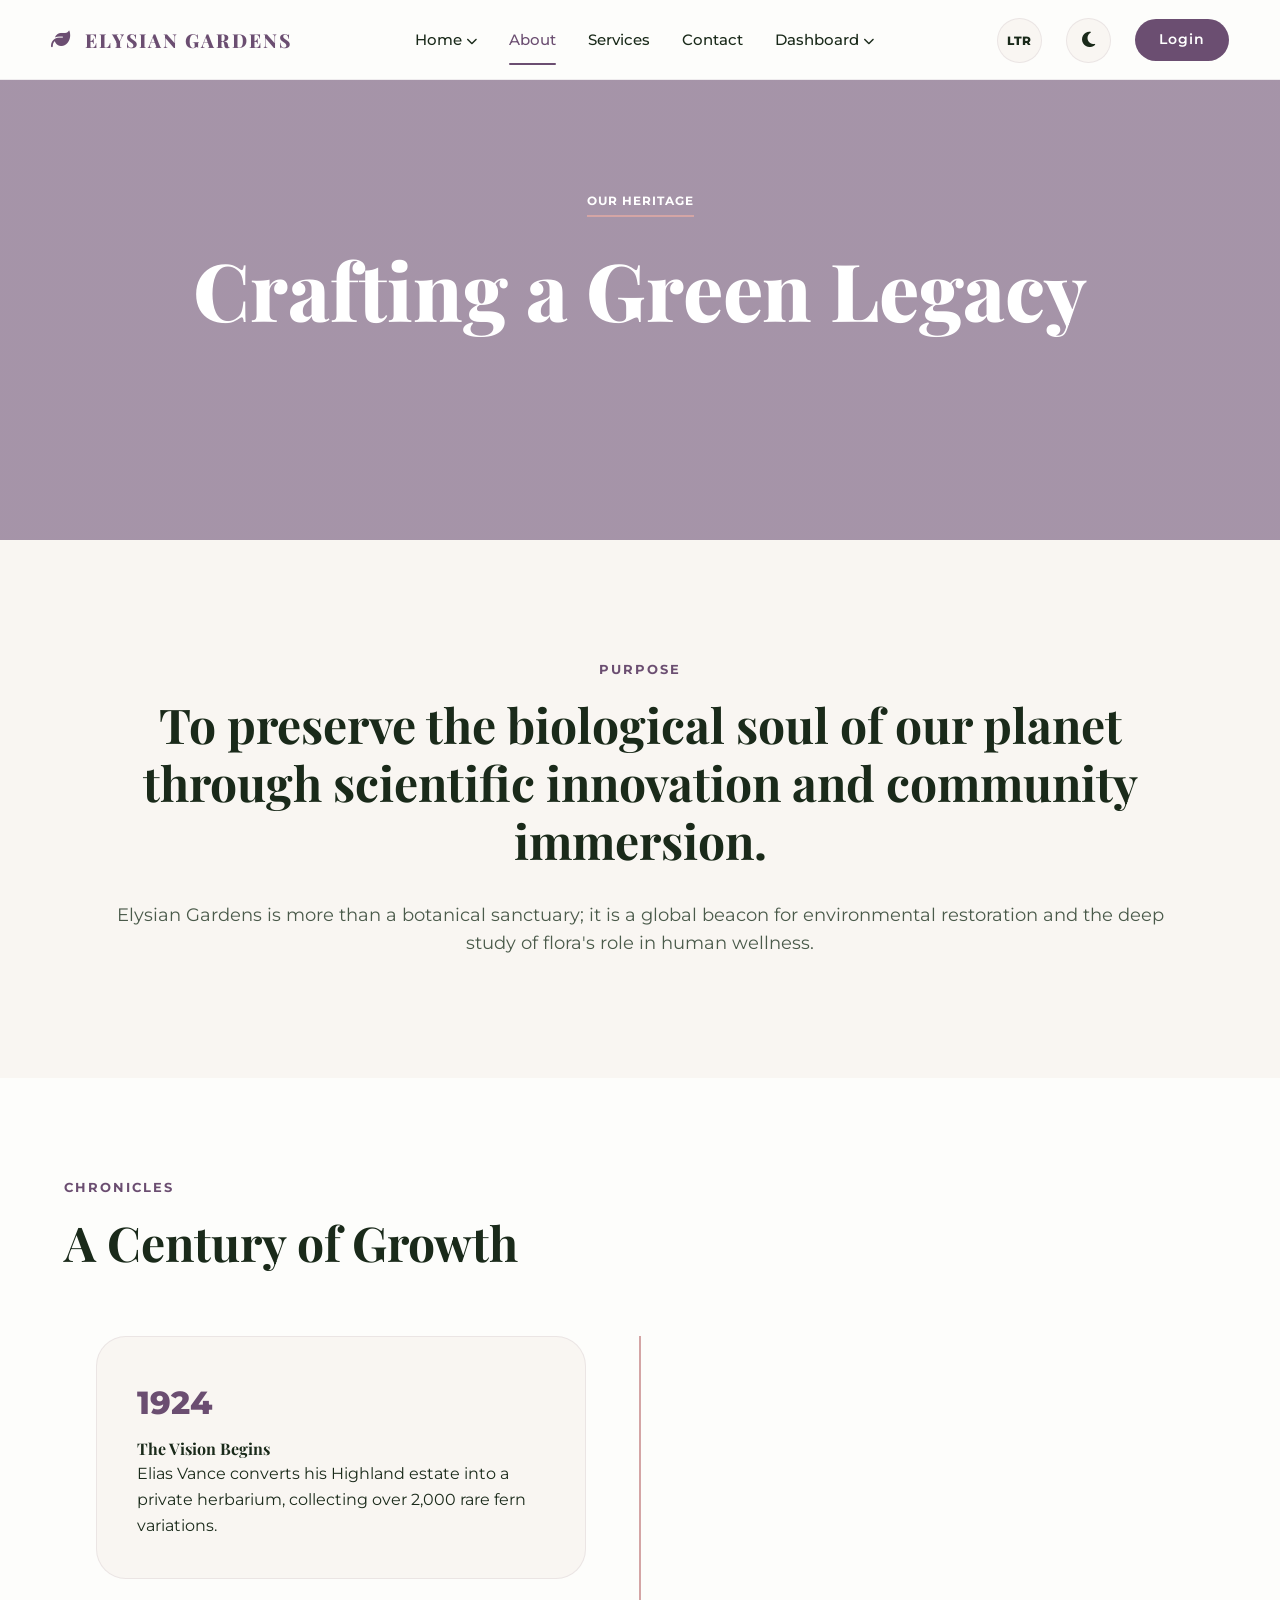
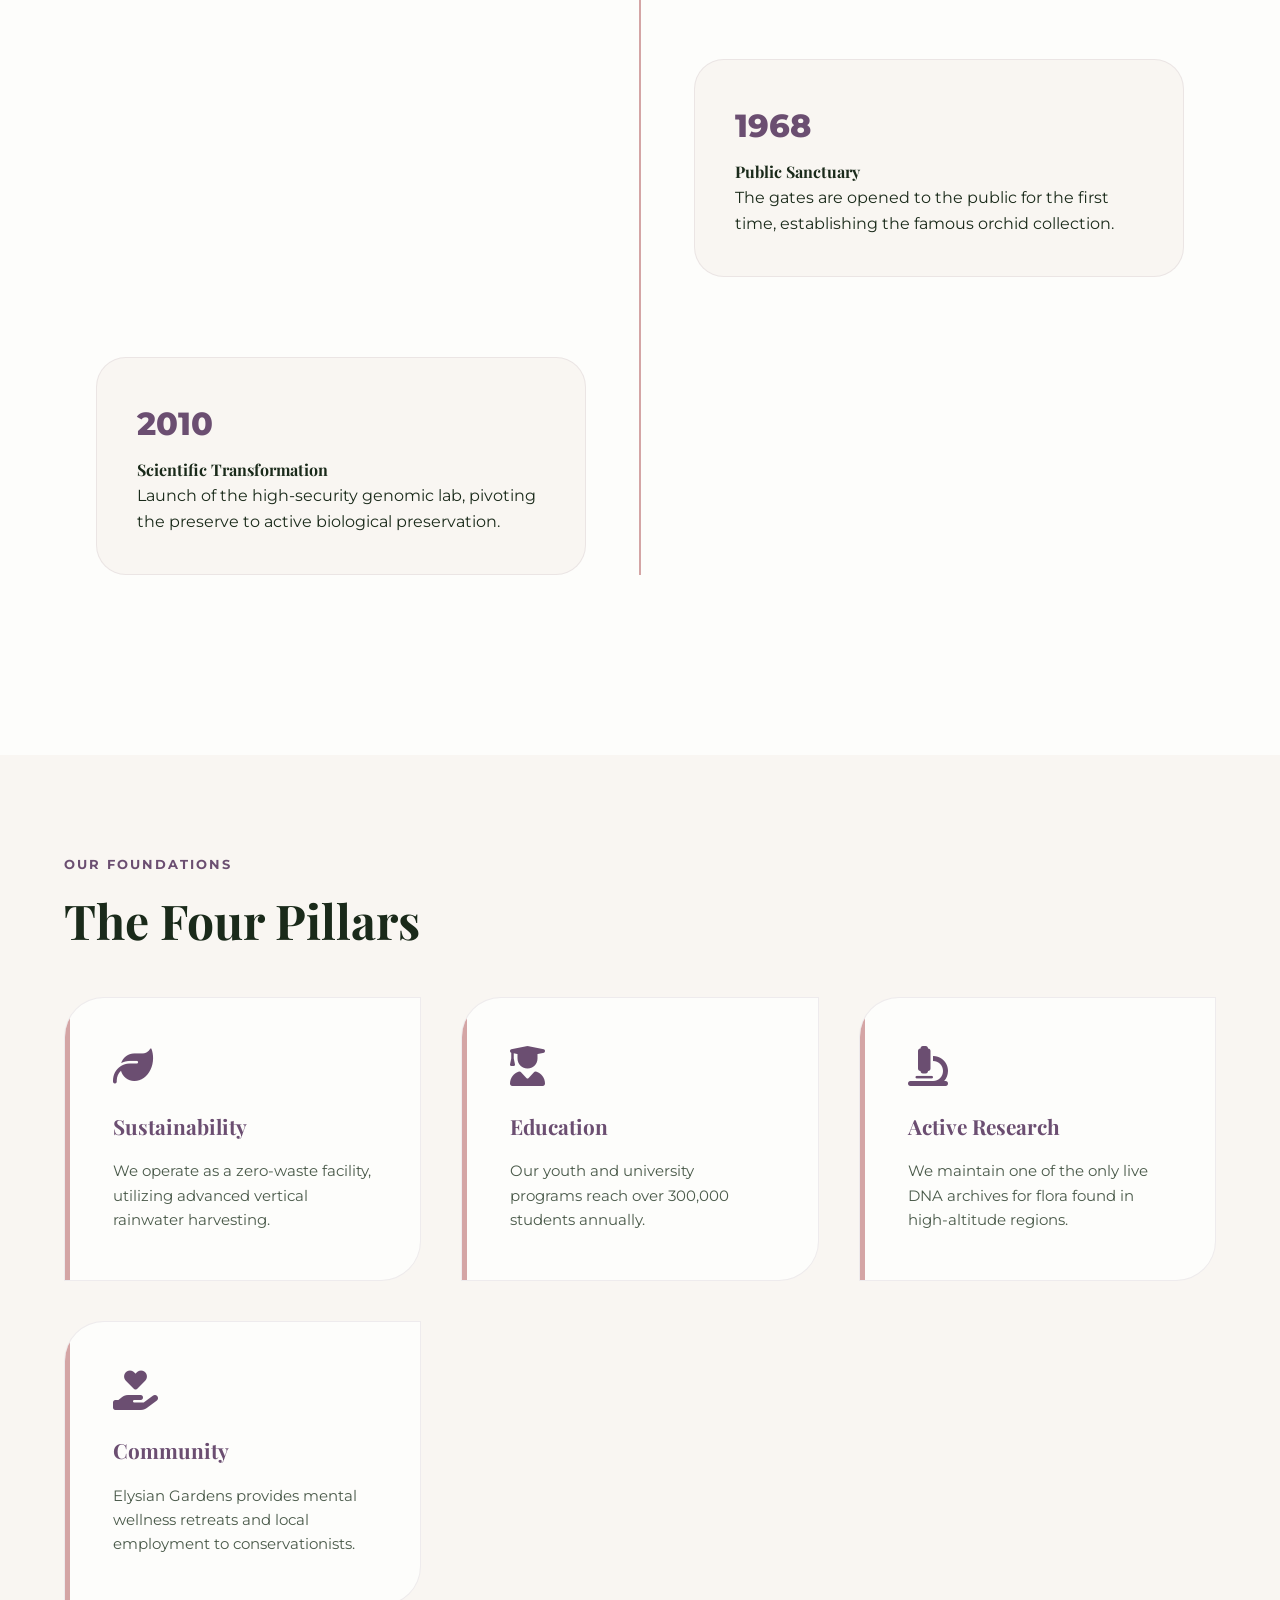
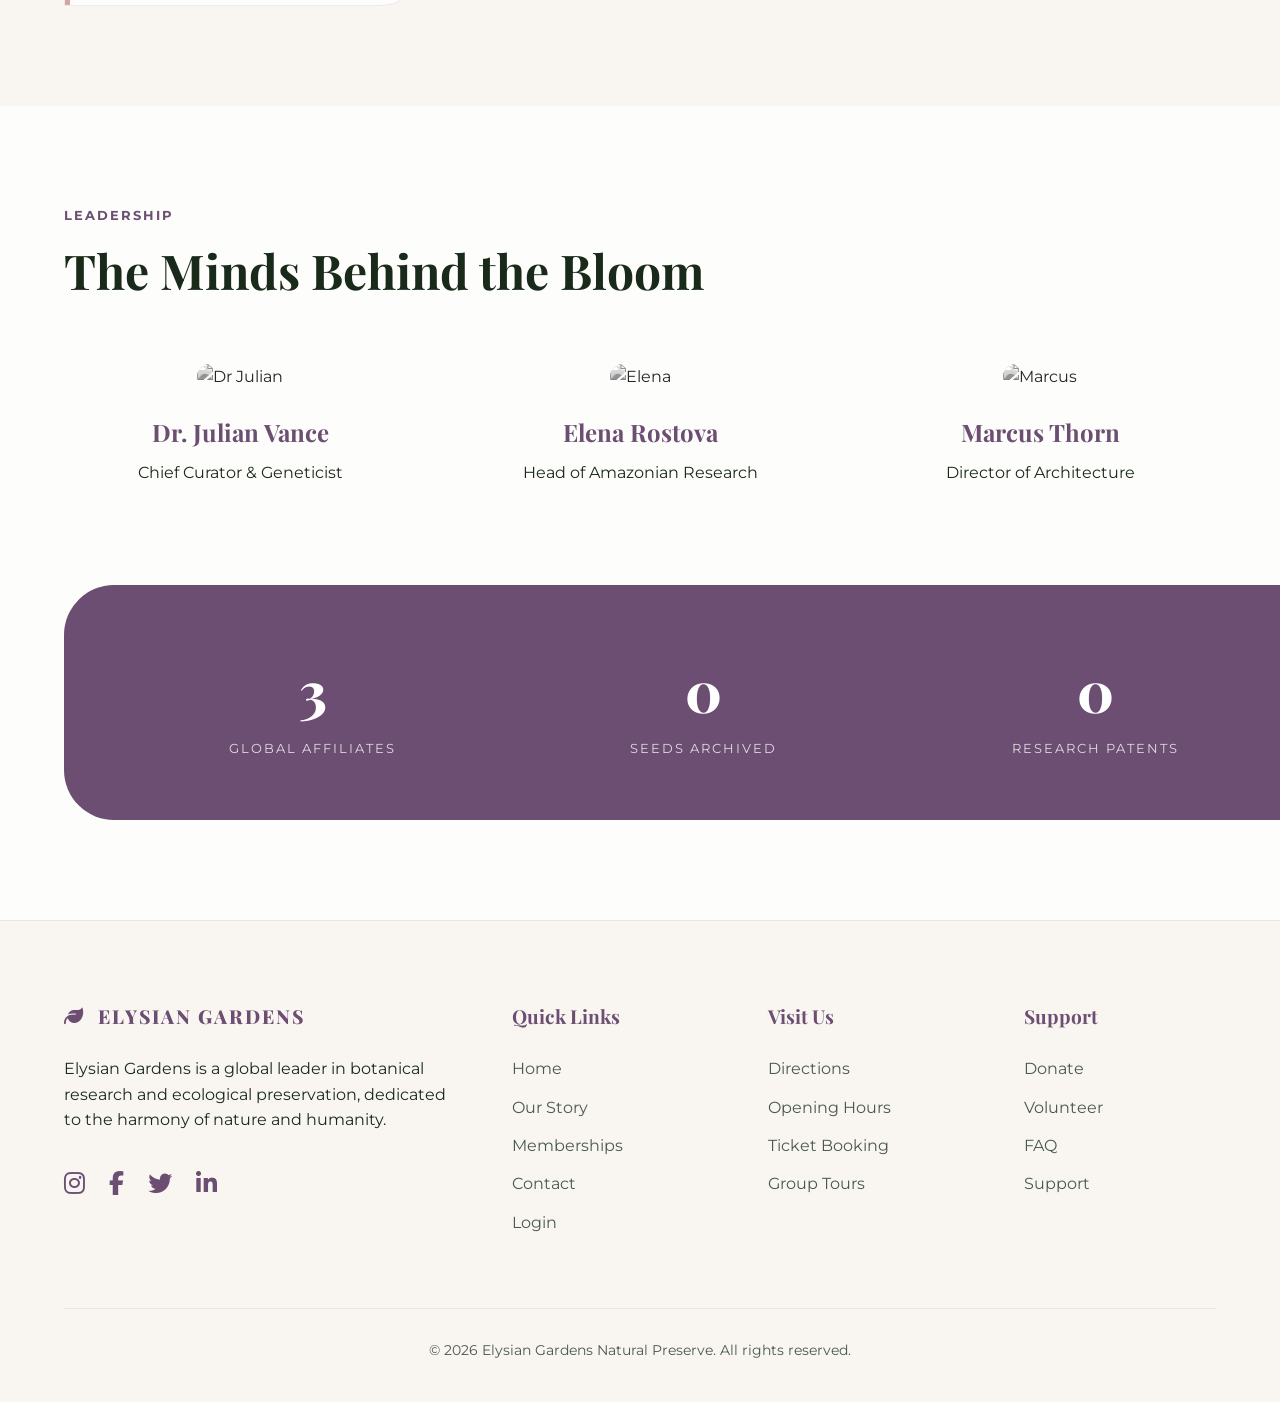
==== commit ba4a91e2: "ggagagaga" ====
--- a/about.html
+++ b/about.html
@@ -42,8 +42,9 @@
 
             <div class="header-utils">
                 <button class="util-btn" id="lang-toggle" title="Switch RTL/LTR">
-                    <i class="fas fa-globe"></i>
-                </button>
+                    <span>LTR</span>
+                </button>
+
                 <button class="util-btn" id="theme-toggle" title="Toggle Dark/Light Mode">
                     <i class="fas fa-moon"></i>
                 </button>
--- a/index.css
+++ b/index.css
@@ -227,21 +227,35 @@
 }
 
 .util-btn {
-    background: none;
-    border: none;
+    background: var(--bg-secondary) !important;
+    border: 1px solid var(--border-color) !important;
+    border-radius: 50%;
+    width: 45px;
+    height: 45px;
     cursor: pointer;
     color: var(--text-primary) !important;
-    font-size: 1.2rem;
+    font-size: 1.1rem;
     display: flex;
     align-items: center;
     justify-content: center;
     transition: var(--transition);
+    padding: 0;
 }
 
 .util-btn:hover {
-    color: var(--accent-primary) !important;
-    transform: scale(1.1);
-}
+    background: var(--accent-primary) !important;
+    color: white !important;
+    border-color: var(--accent-primary) !important;
+    transform: rotate(15deg) scale(1.1);
+}
+
+#lang-toggle {
+    font-size: 0.75rem;
+    font-weight: 800;
+    font-family: var(--font-main);
+    letter-spacing: 0.5px;
+}
+
 
 .login-btn {
     background: var(--accent-primary);
